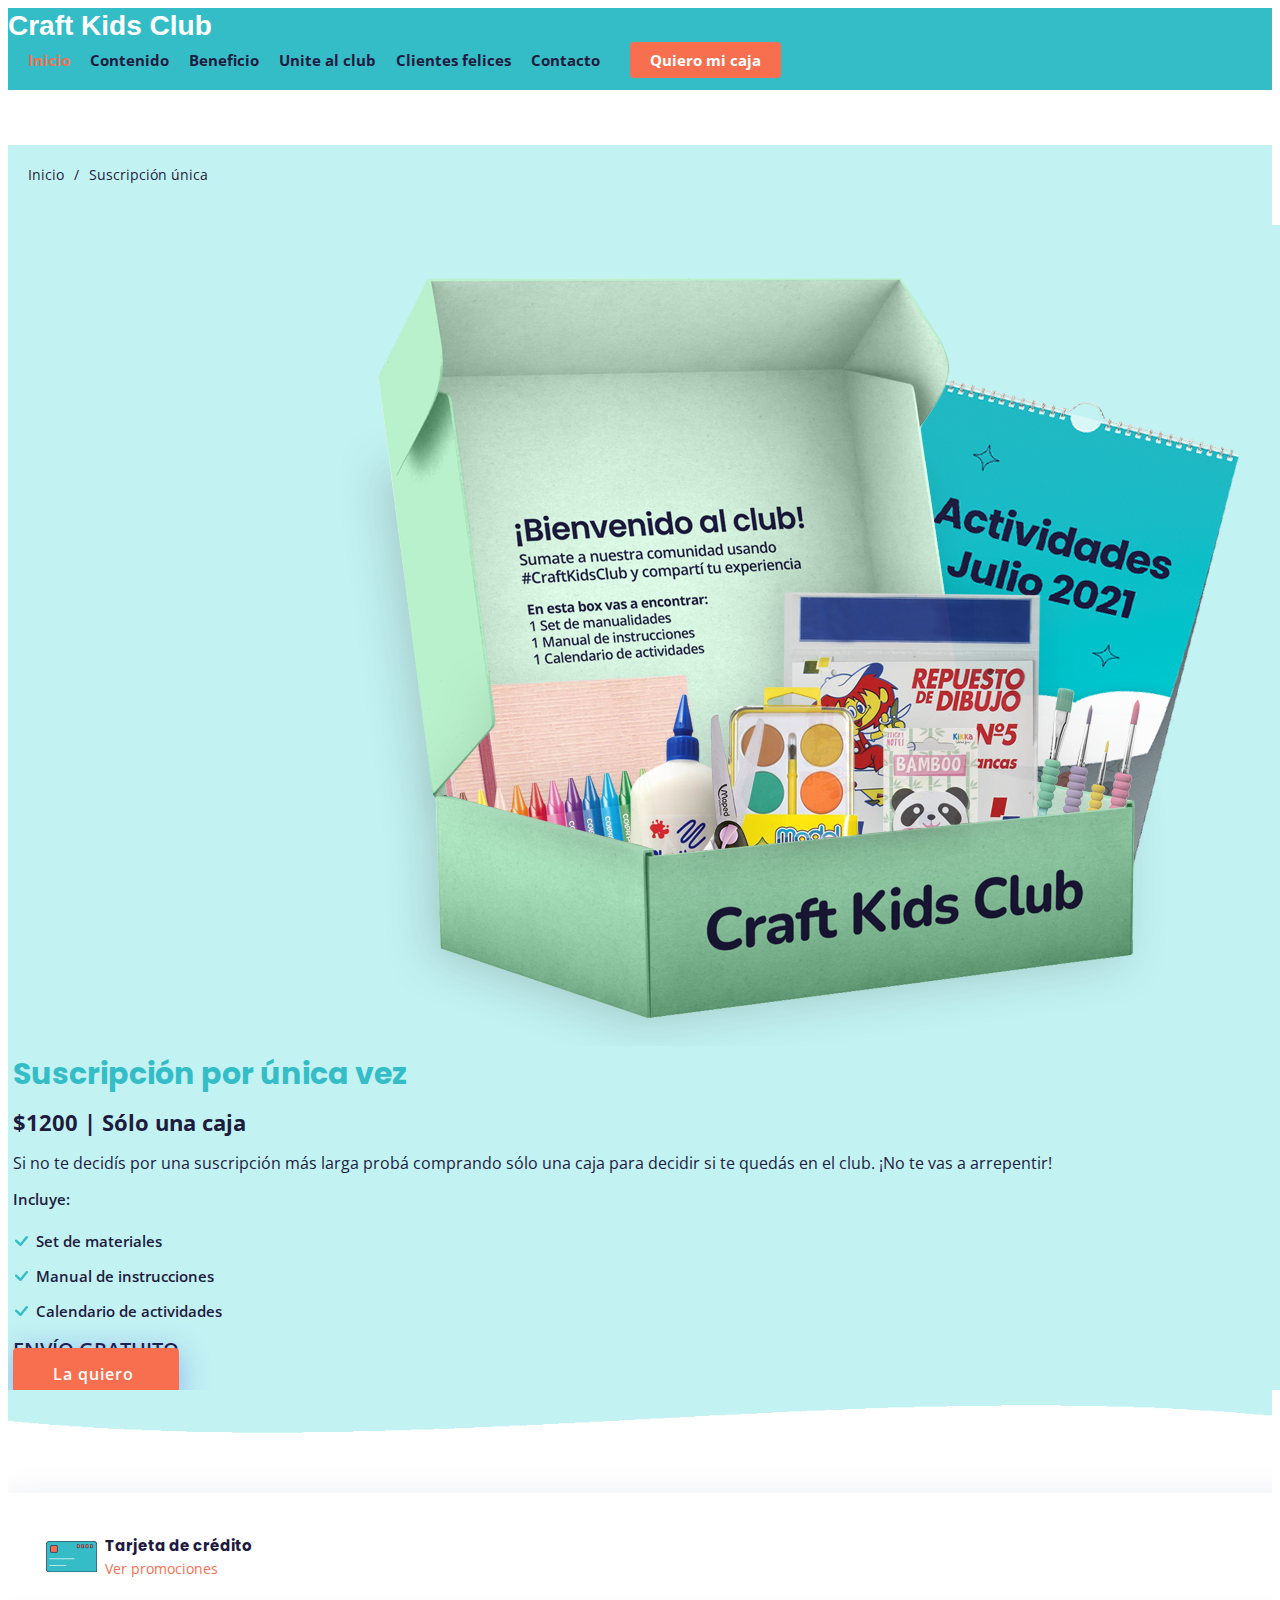
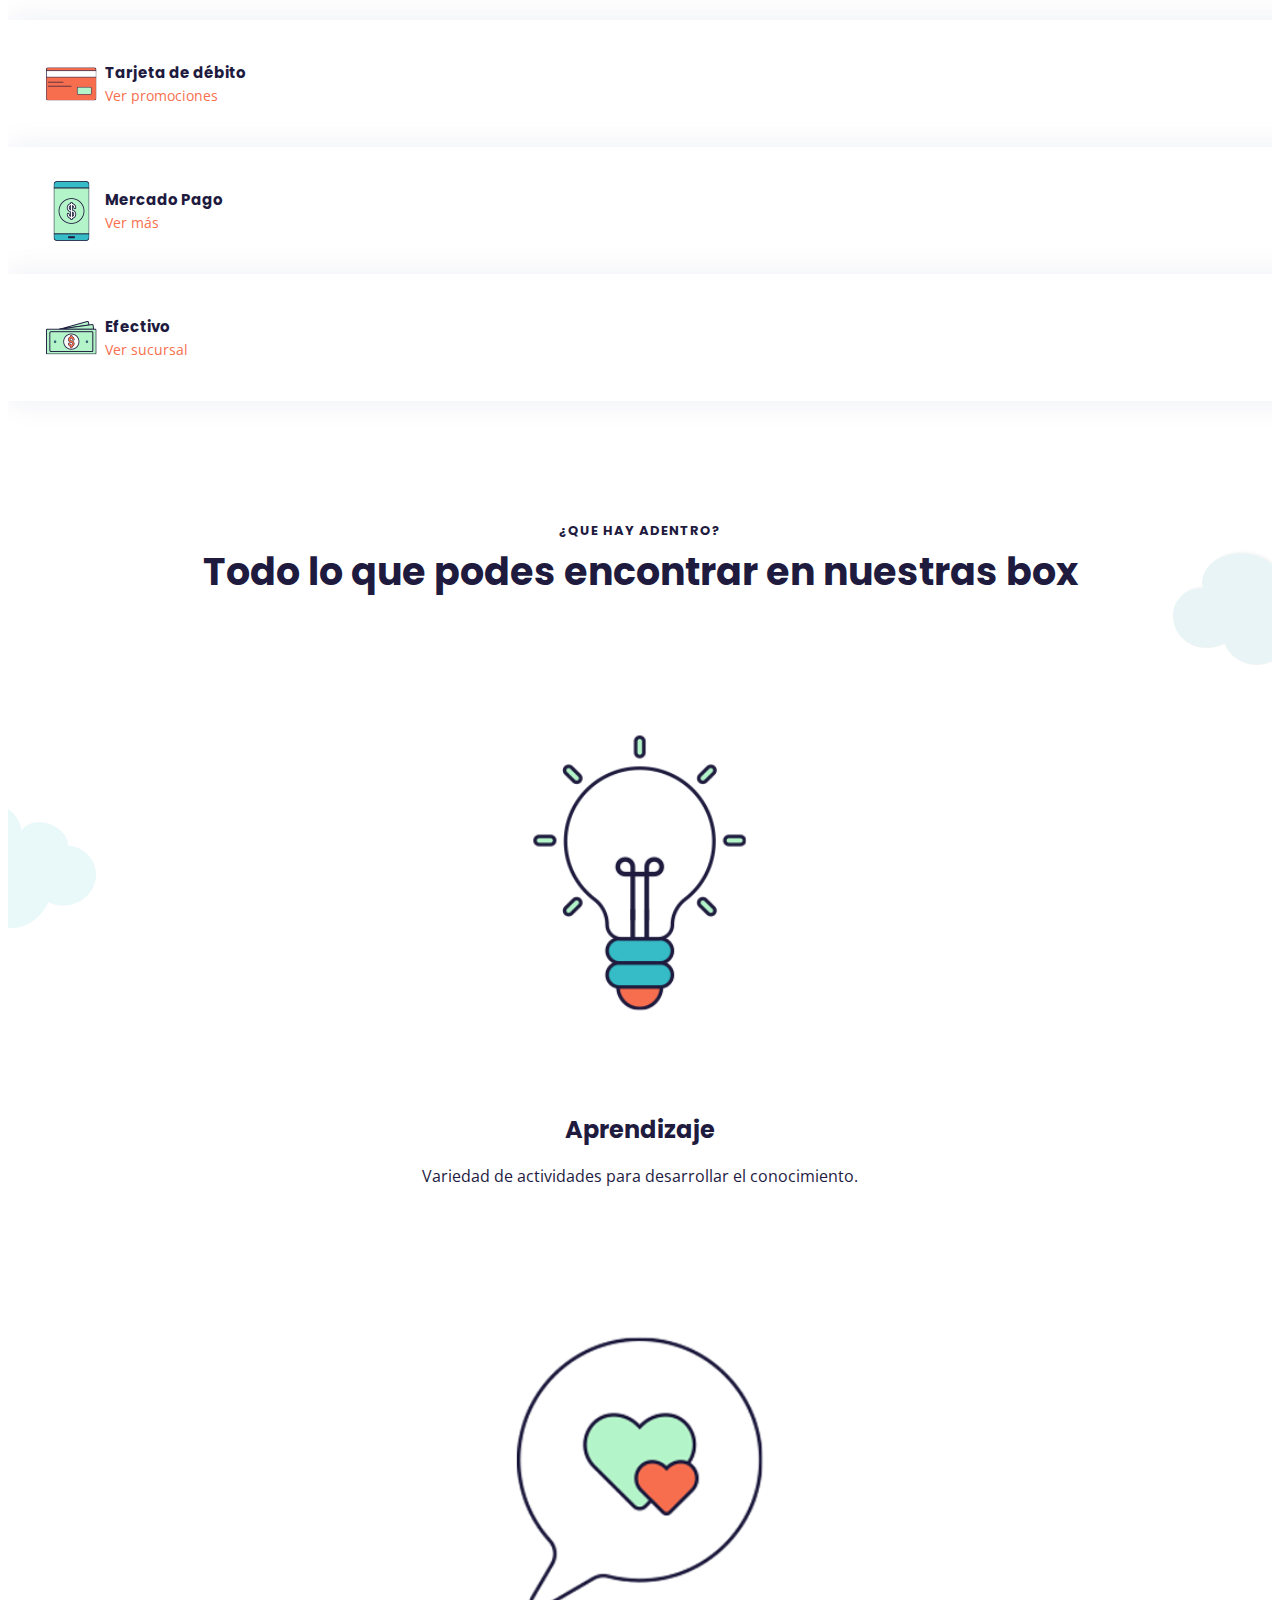
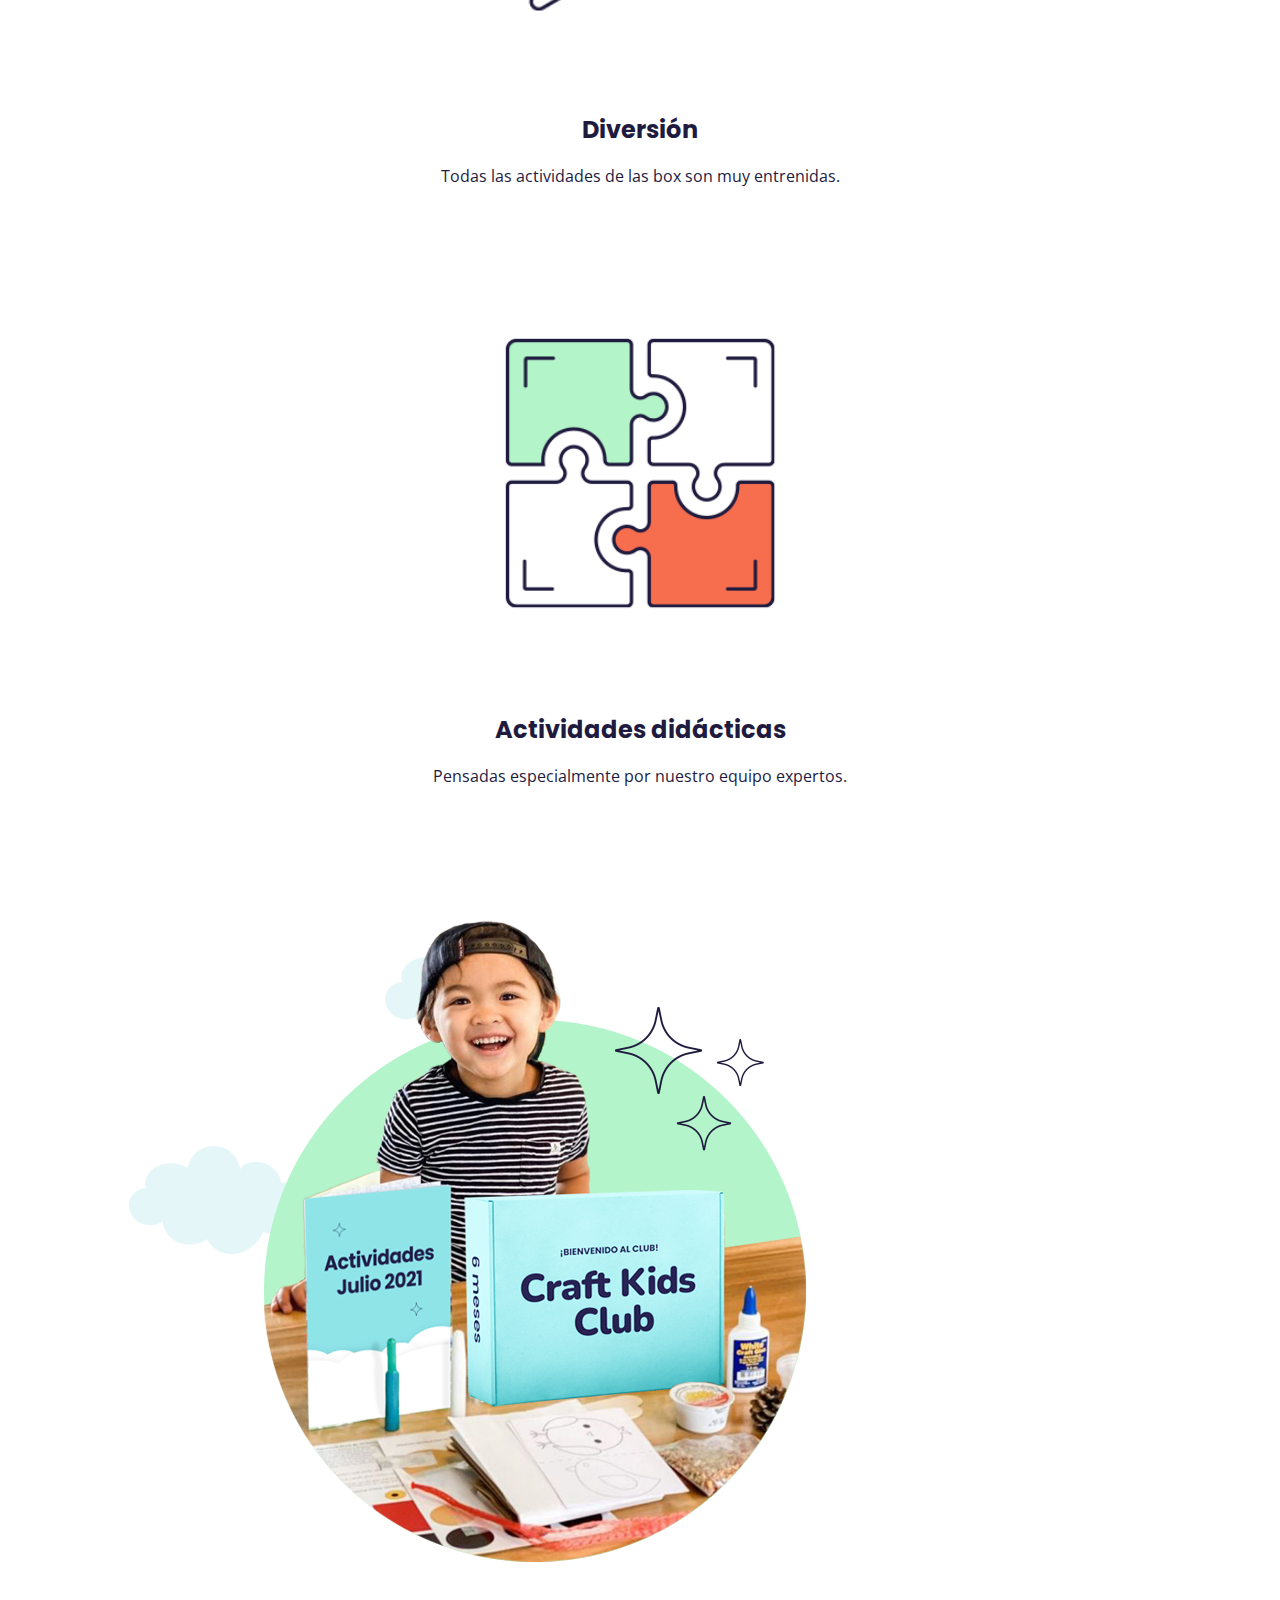
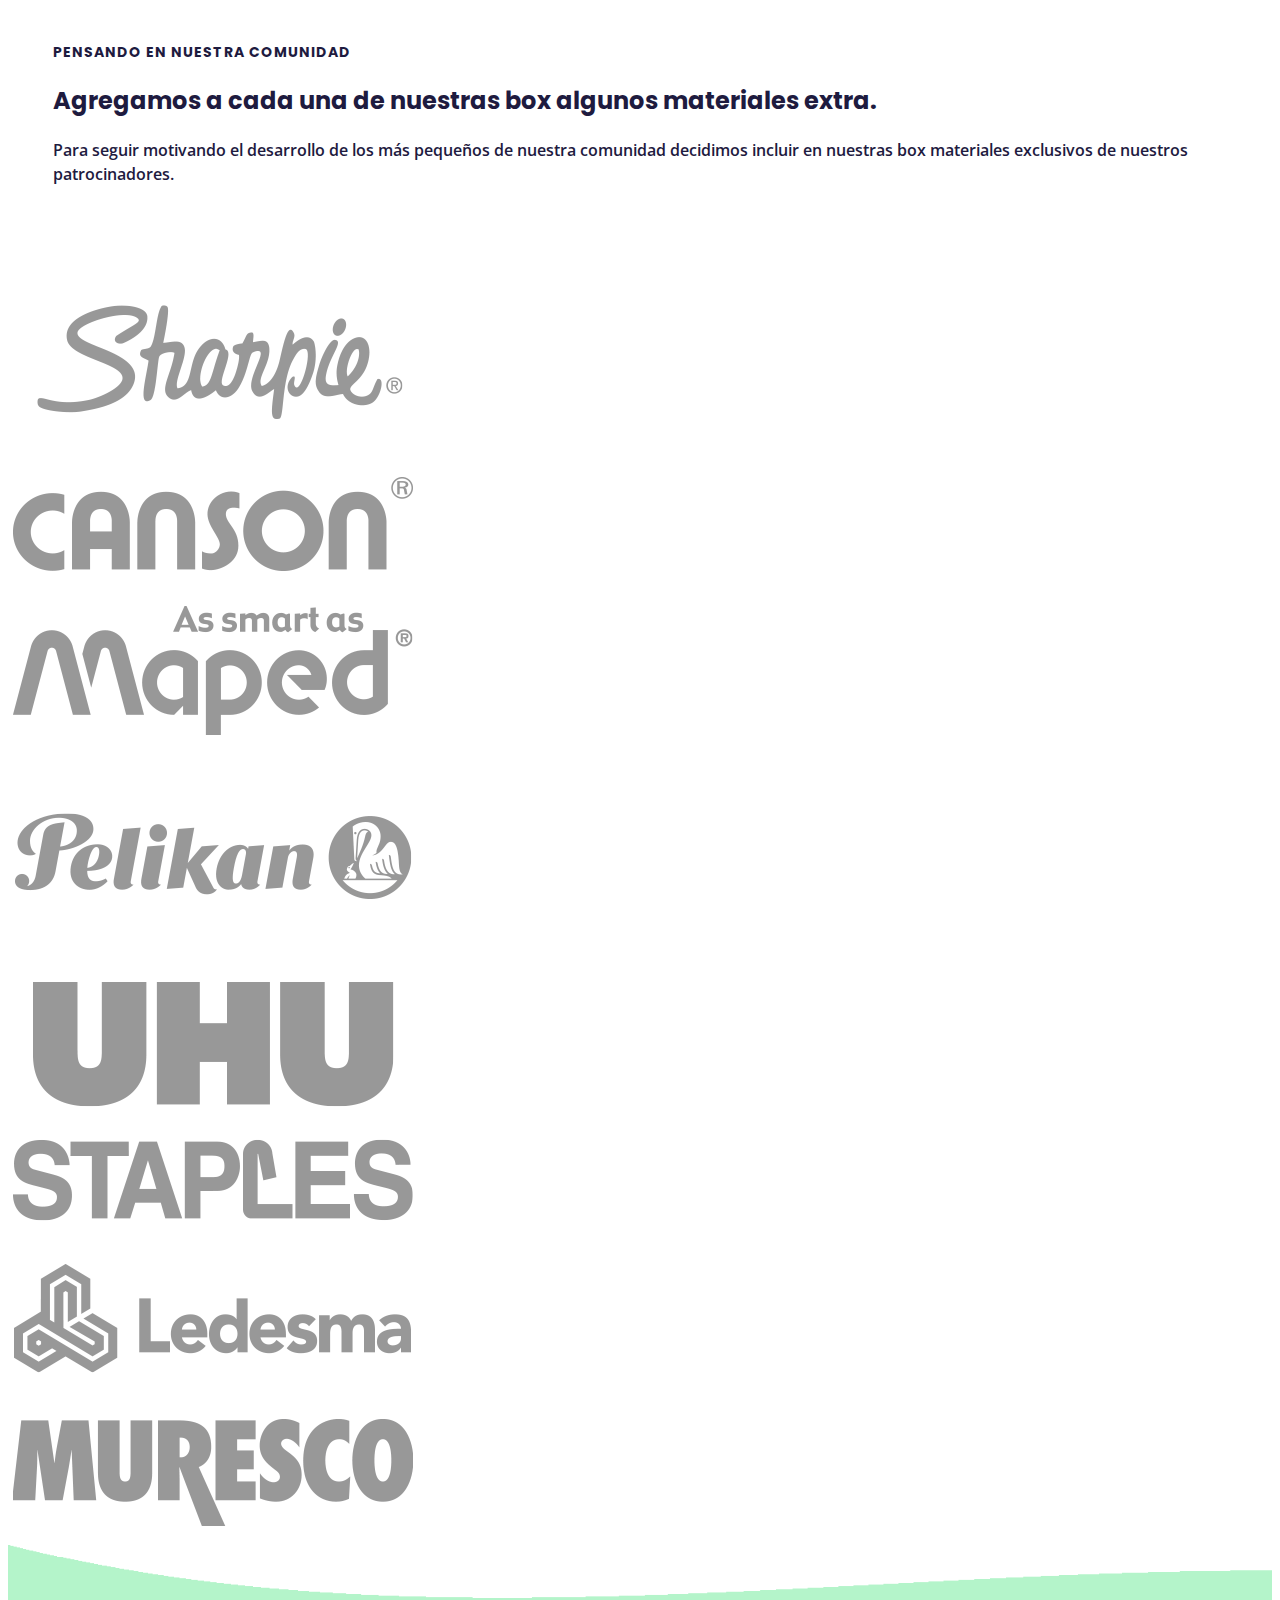
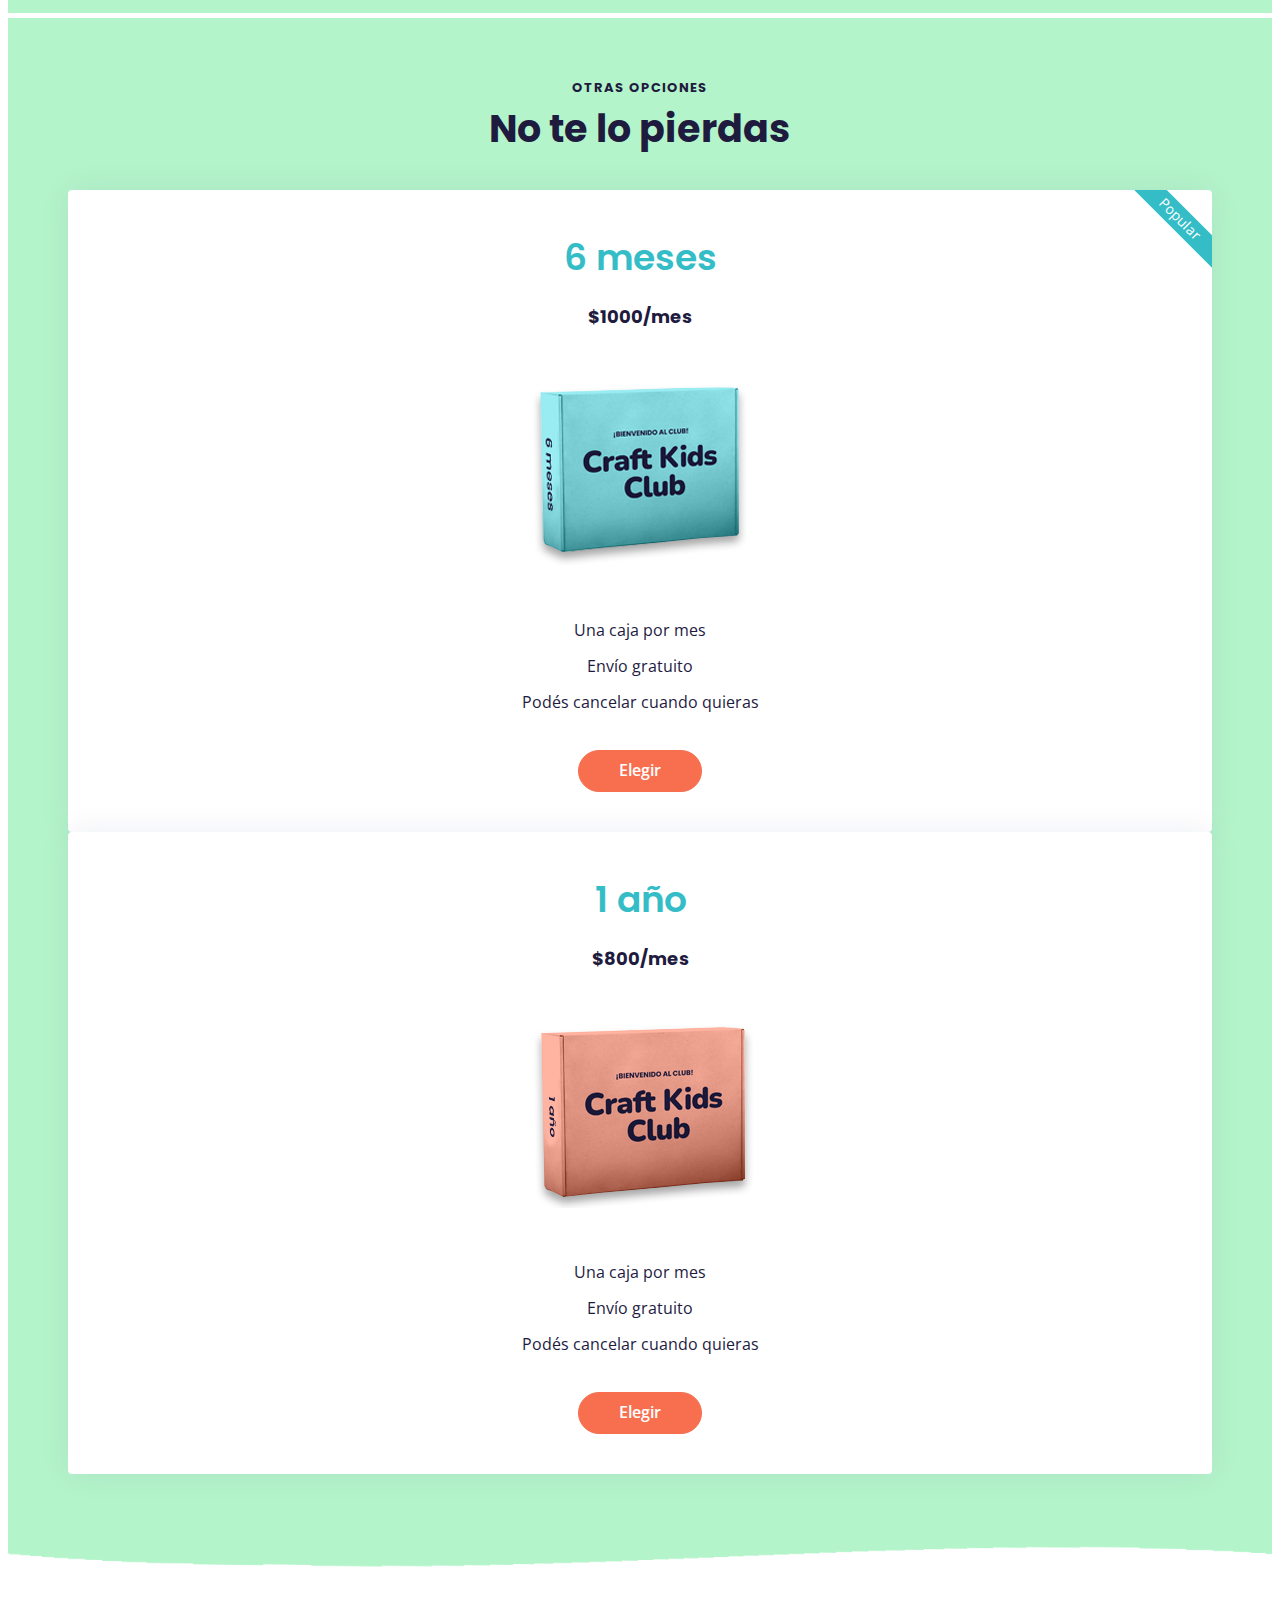
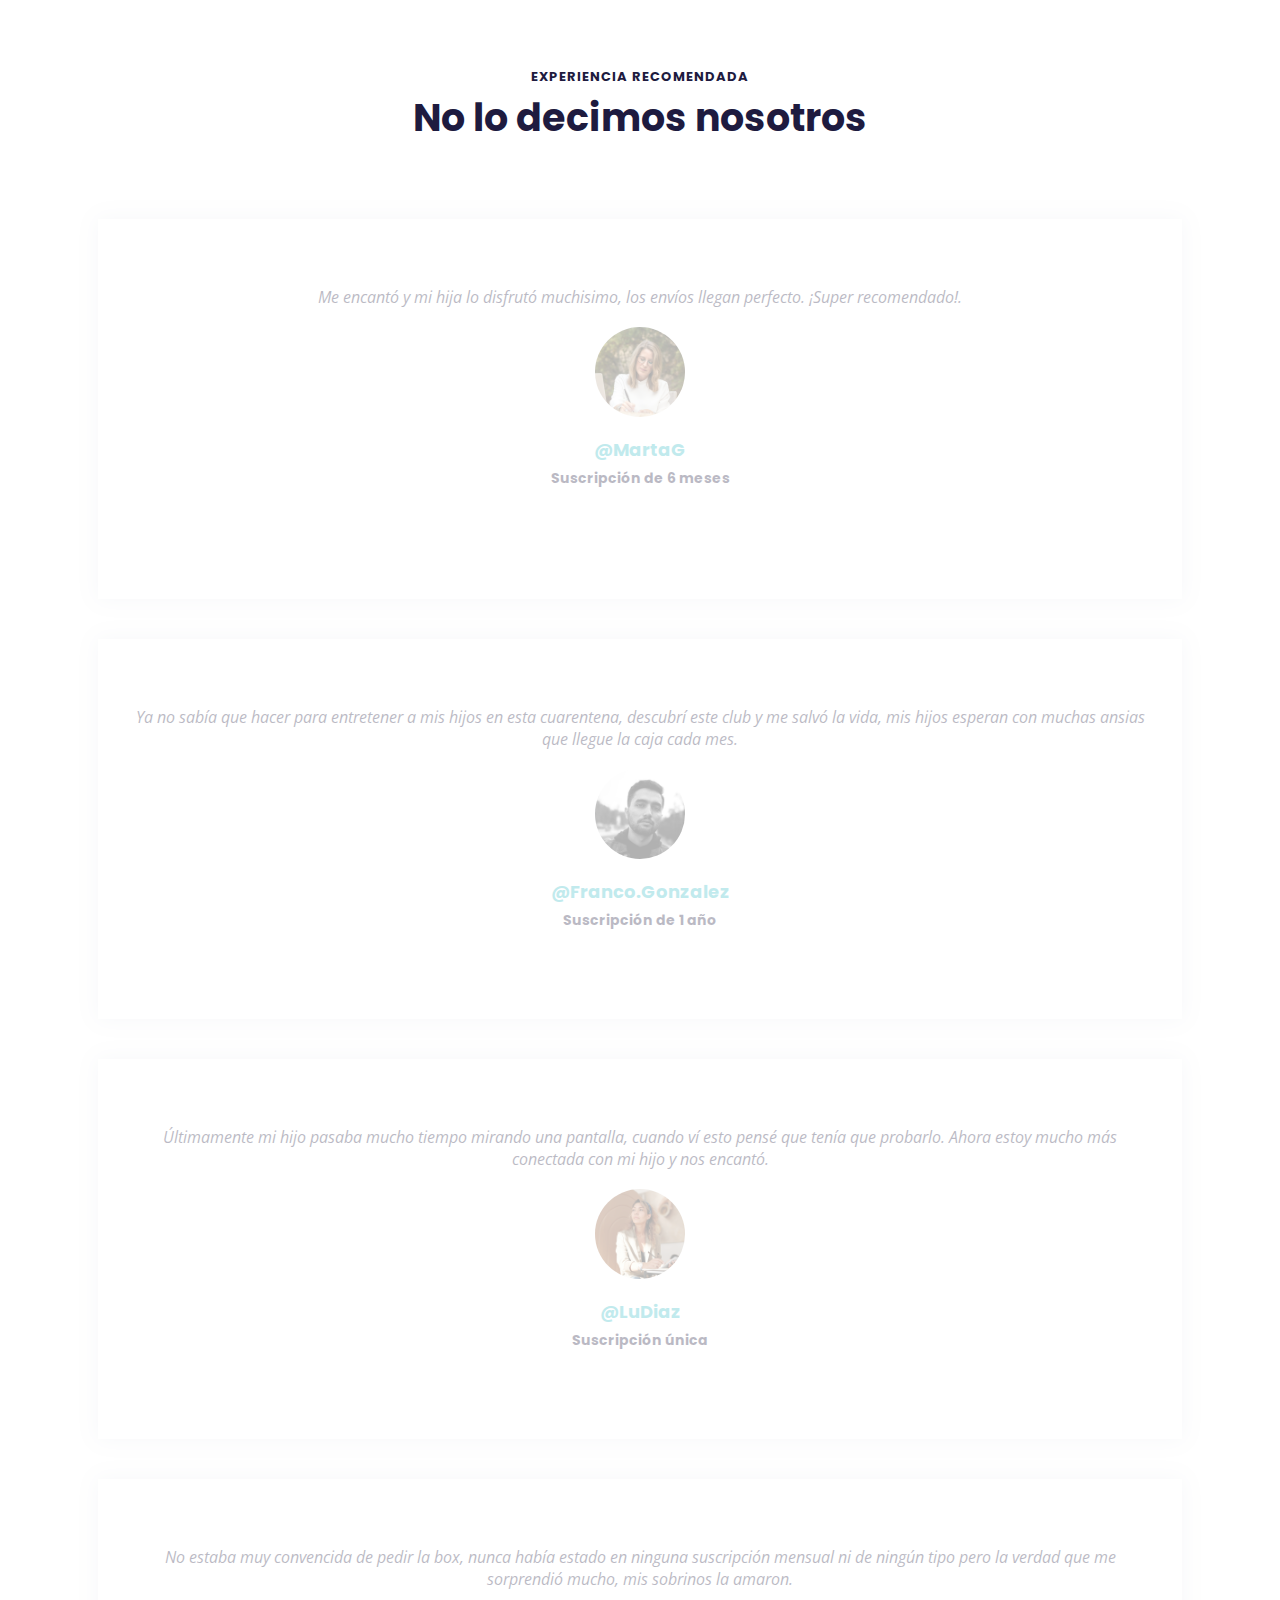
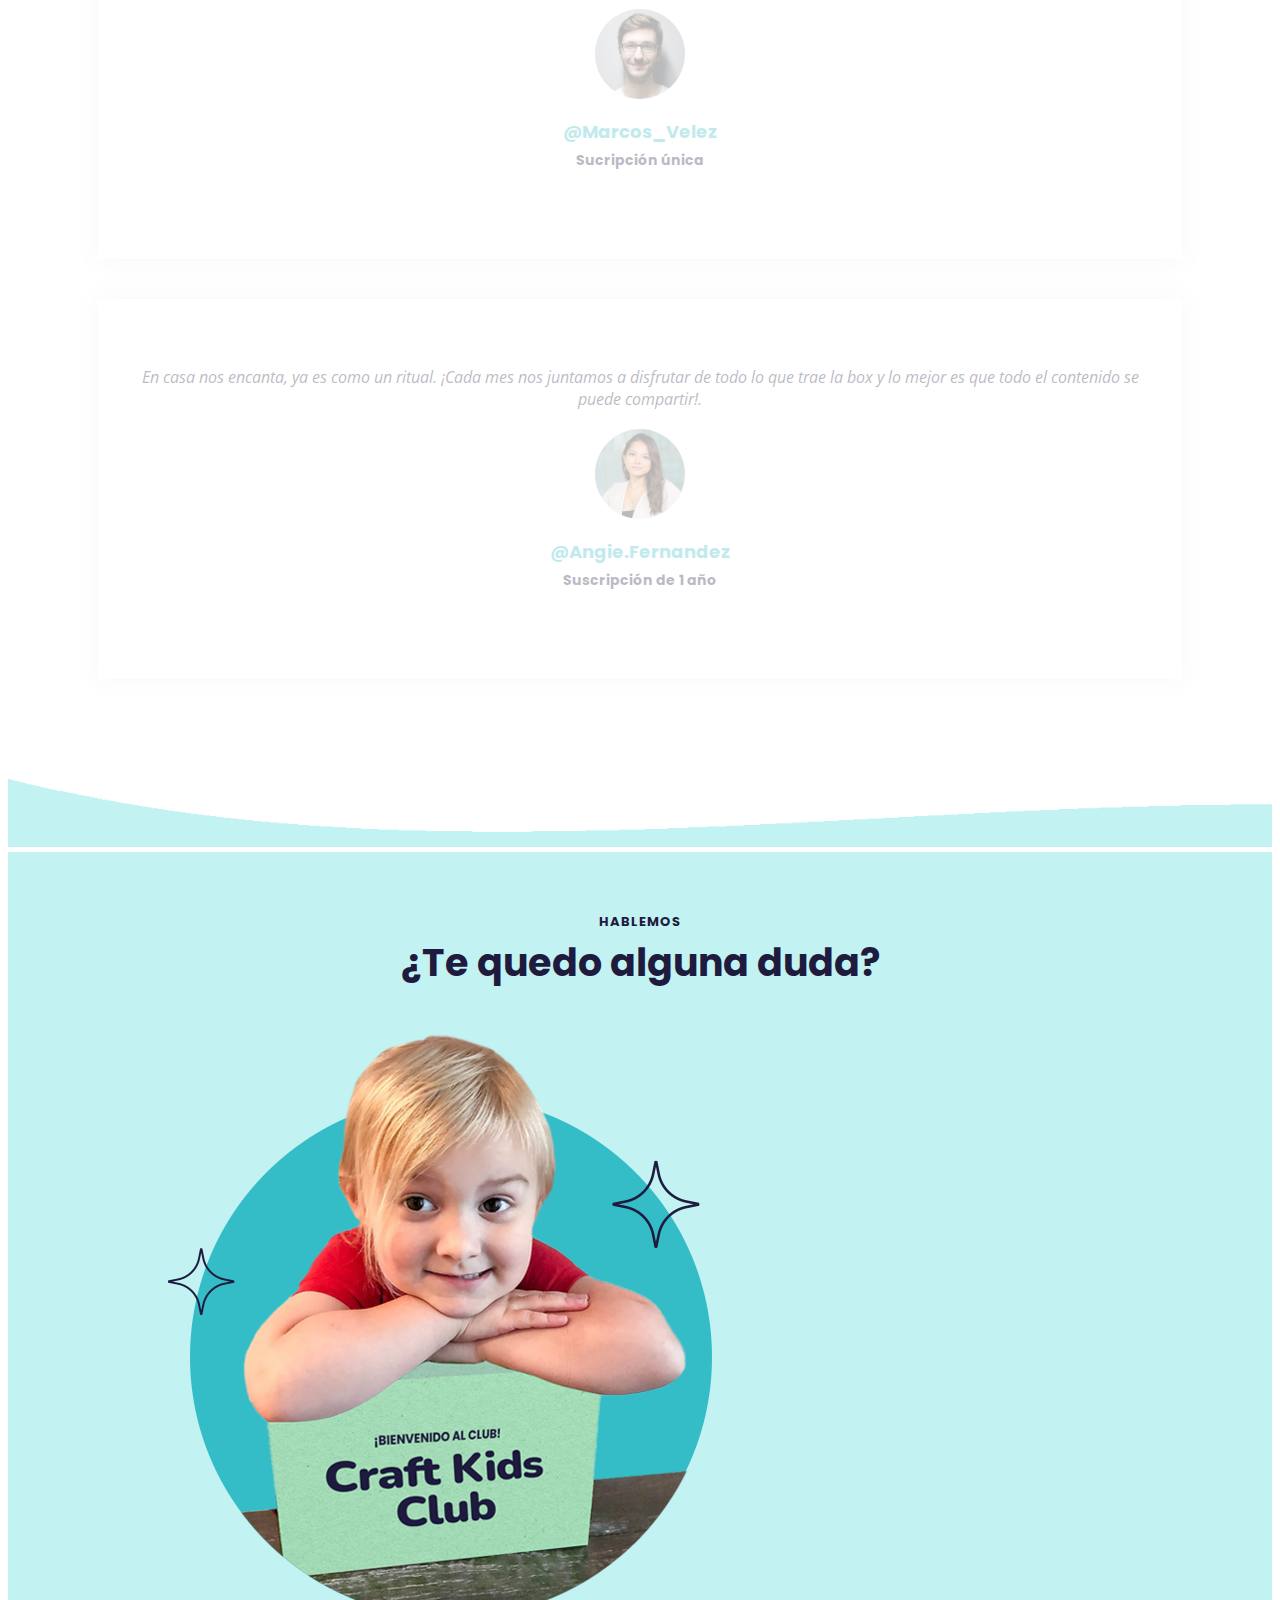
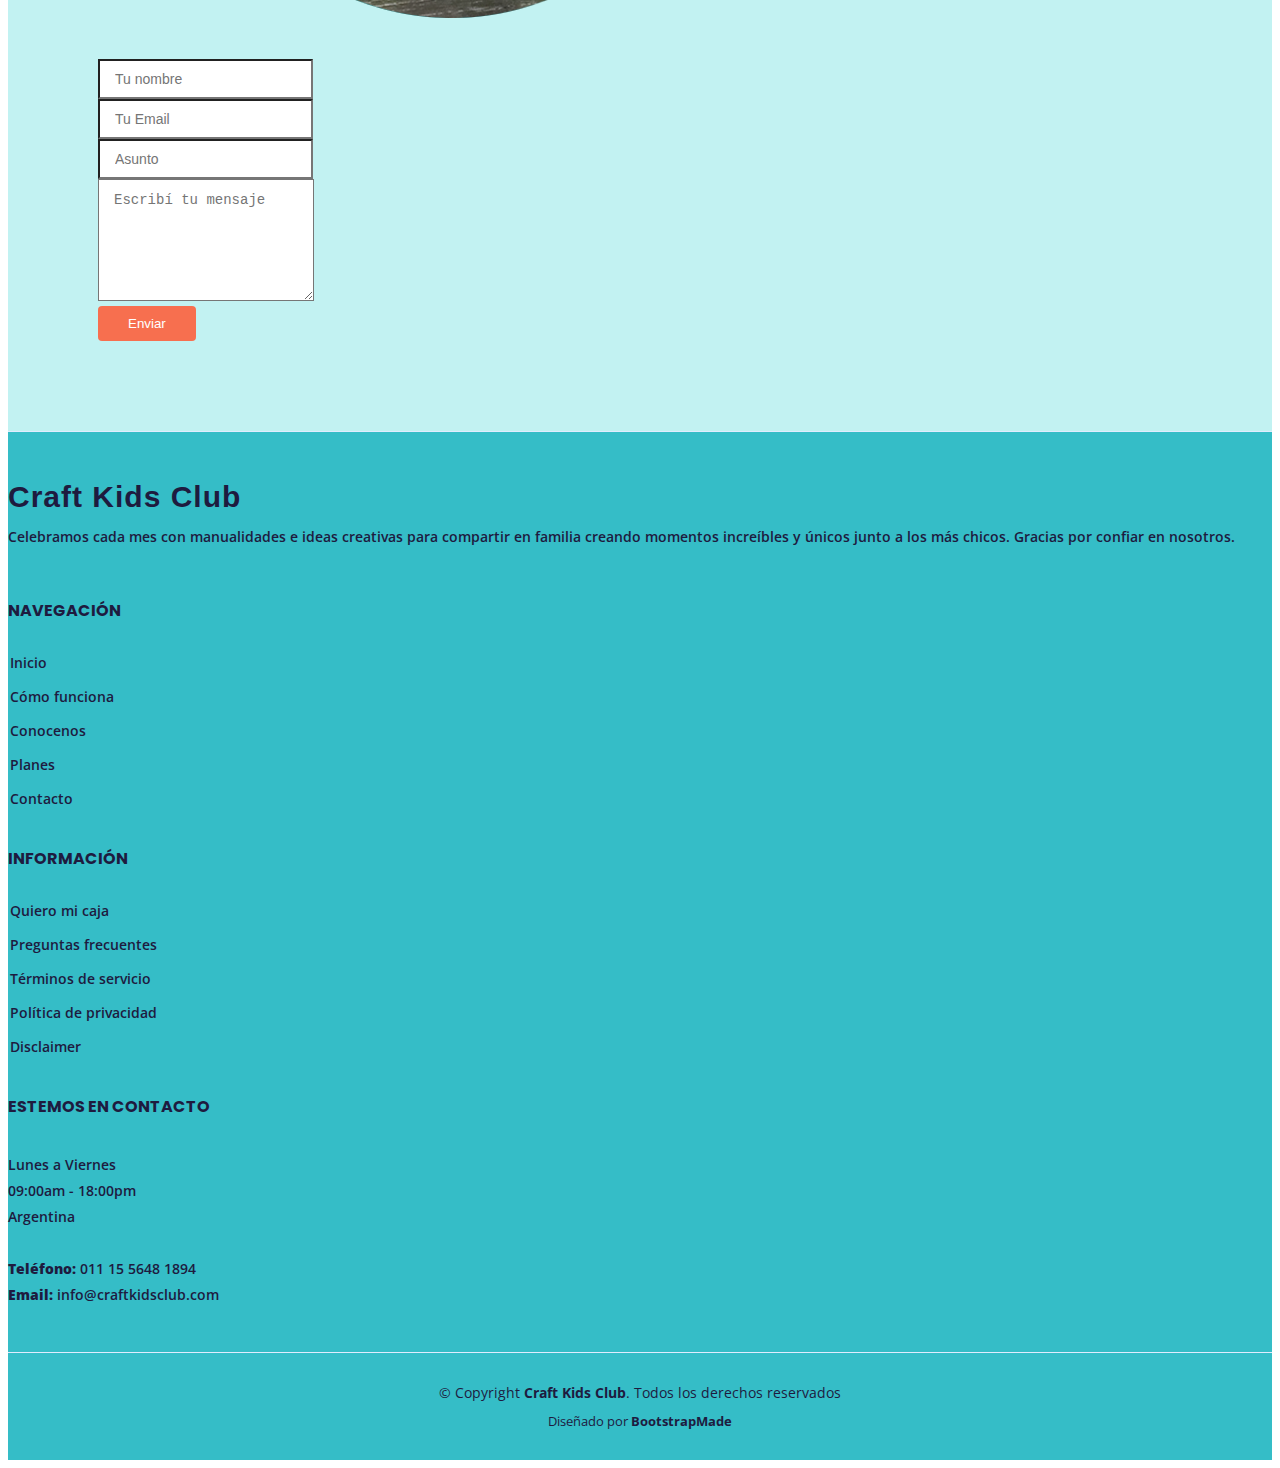
==== portfolio-details.html @ 947b6bad "Entrega 5/7" ====
<!DOCTYPE html>
<html lang="en">

<head>
  <meta charset="utf-8">
  <meta content="width=device-width, initial-scale=1.0" name="viewport">

  <title>Craft Kids Club</title>
  <meta content="" name="description">

  <meta content="" name="keywords">

  <!-- Favicons -->
  <link href="assets/img/favicon.png" rel="icon">
  <link href="assets/img/apple-touch-icon.png" rel="apple-touch-icon">

  <!-- Google Fonts -->
  <link href="https://fonts.googleapis.com/css?family=Open+Sans:300,300i,400,400i,600,600i,700,700i|Poppins:300,300i,400,400i,500,500i,600,600i,700,700i|Londrina+Solid:100;300;400;900" rel="stylesheet">

  <!-- Vendor CSS Files -->
  <link href="assets/vendor/bootstrap/css/bootstrap.min.css" rel="stylesheet">
  <link href="assets/vendor/bootstrap-icons/bootstrap-icons.css" rel="stylesheet">
  <link href="assets/vendor/aos/aos.css" rel="stylesheet">
  <link href="assets/vendor/remixicon/remixicon.css" rel="stylesheet">
  <link href="assets/vendor/swiper/swiper-bundle.min.css" rel="stylesheet">
  <link href="assets/vendor/glightbox/css/glightbox.min.css" rel="stylesheet">

  <!-- Template Main CSS File -->
  <link href="assets/css/style2.css" rel="stylesheet">

  <!-- =======================================================
  * Template Name: FlexStart - v1.4.0
  * Template URL: https://bootstrapmade.com/flexstart-bootstrap-startup-template/
  * Author: BootstrapMade.com
  * License: https://bootstrapmade.com/license/
  ======================================================== -->
</head>

<body>

  <!-- ======= Header ======= -->
  <header id="header" class="header fixed-top">
    <div class="container-fluid container-xl d-flex align-items-center justify-content-between">

      <a href="index.html" class="logo d-flex align-items-center">
        <span>Craft Kids Club</span>
      </a>

      <nav id="navbar" class="navbar">
        <ul>
          <li><a class="nav-link scrollto active" href="#index.html">Inicio</a></li>
          <li><a class="nav-link scrollto" href="#values">Contenido</a></li>
          <li><a class="nav-link scrollto" href="#about">Beneficio</a></li>
          <li><a class="nav-link scrollto" href="#pricing">Unite al club</a></li>
          <li><a class="nav-link scrollto" href="#testimonials">Clientes felices</a></li>
          <li><a class="nav-link scrollto" href="#contact">Contacto</a></li>
          <li><a class="getstarted scrollto" href="portfolio-details.html">Quiero mi caja</a></li>
        </ul>
        <i class="bi bi-list mobile-nav-toggle"></i>
      </nav><!-- .navbar -->

    </div>
  </header><!-- End Header -->

  <!-- ======= Breadcrumbs ======= -->
    <section class="breadcrumbs">
      <div class="container">

        <ol>
          <li><a href="index.html">Inicio</a></li>
          <li>Suscripción única</li>
        </ol>

      </div>
    </section><!-- End Breadcrumbs -->

  <!-- ======= Hero Section ======= -->
  <section id="hero" class="hero align-items-center detalle">

    <div class="container">
      <div class="row">
        <div class="col-lg-6 hero-img" data-aos="zoom-out" data-aos-delay="200">
          <img src="assets/img/hero-detalle.png" class="img-fluid" alt="Contenido de la box">
        </div>
        <div class="col-lg-6 flex-column justify-content-center detalle">
          <h1 data-aos="fade-up">Suscripción por única vez</h1>
          <h2 data-aos="fade-up" data-aos-delay="200">$1200 | Sólo una caja</h2>
              
              <div class="col-md-9" data-aos="fade-up" data-aos-delay="200">
                <div class="feature-box d-flex align-items-center">
                  <h4>Si no te decidís por una suscripción más larga probá comprando sólo una caja para decidir si te quedás en el club. ¡No te vas a arrepentir!</h4>
                </div>
              </div>

              <div class="col-md-6" data-aos="fade-up" data-aos-delay="200">
                <div class="feature-box d-flex align-items-center">
                  <h3>Incluye:</h3>
                </div>
              </div>

              <div class="lista" data-aos="fade-up" data-aos-delay="200">             
                <h3>Set de materiales</h3>
                <h3>Manual de instrucciones</h3>
                <h3>Calendario de actividades</h3>
              </div>

              <!--<div class="col-md-6" data-aos="fade-up" data-aos-delay="200">
                <div class="feature-box d-flex align-items-center">
                  <img src="assets/img/check.png" class="img-fluid imagen-pago" alt="Tarjeta de crédito">
                  <h3>Set de materiales</h3>
                </div>
              </div>

              <div class="col-md-7" data-aos="fade-up" data-aos-delay="200">
                <div class="feature-box d-flex align-items-center">
                  <h3>Manual de instrucciones</h3>
                </div>
              </div>

              <div class="col-md-7" data-aos="fade-up" data-aos-delay="200">
                <div class="feature-box d-flex align-items-center">
                  <h3>Calendario de actividades</h3>
                </div>
            </div>-->
          <h5 data-aos="fade-up" data-aos-delay="400">ENVÍO GRATUITO</h5>

          <div data-aos="fade-up" data-aos-delay="600">
            <div class="text-center text-lg-start">
              <a href="portfolio-details.html" class="btn-get-started scrollto d-inline-flex align-items-center justify-content-center align-self-center">
                <span>La quiero</span>
                <i class="bi bi-arrow-right"></i>
              </a>
            </div>
          </div>
        </div>
      </div>
    </div>

  </section><!-- End Hero -->


    <!-- ======= Section Vacía ======= -->
    <section id="vacio3" class="vacio3">
      <img src="assets/img/contact3-bg.png" class="img-fluid" alt="">
    </section><!-- End Section Vacía -->


    <!-- ======= Counts Section =======!-->
    <section id="counts" class="counts">
      <div class="container" data-aos="fade-up">

        <div class="row gy-4">

          <div class="col-lg-3 col-md-6">
            <div class="count-box">
              <img src="assets/img/credito.png" class="img-fluid imagen-pago" alt="Tarjeta de crédito">
              <div>
                <h5>Tarjeta de crédito</h5>
                <a href="#">Ver promociones</a>
              </div>
            </div>
          </div>

          <div class="col-lg-3 col-md-6">
            <div class="count-box">
              <img src="assets/img/debito.png" class="img-fluid imagen-pago" alt="Tarjeta de débito">
              <div>
                <h5>Tarjeta de débito</h5>
                <a href="#">Ver promociones</a>
              </div>
            </div>
          </div>

          <div class="col-lg-3 col-md-6">
            <div class="count-box">
              <img src="assets/img/mercado.png" class="img-fluid imagen-pago" alt="Mercado Pago">
              <div>
                <h5>Mercado Pago</h5>
                <a href="#">Ver más</a>
              </div>
            </div>
          </div>

          <div class="col-lg-3 col-md-6">
            <div class="count-box">
              <img src="assets/img/pago.png" class="img-fluid imagen-pago" alt="Dinero en efectivo">
              <div>
                <h5>Efectivo</h5>
                <a href="#">Ver sucursal</a>
              </div>
            </div>
          </div>

        </div>

      </div>
    </section><!-- End Counts Section -->


    <!-- ======= Values Section ======= -->
    <section id="values" class="values">

      <div class="container" data-aos="fade-up">

        <header class="section-header">
          <h2>¿Que hay adentro?</h2>
          <p>Todo lo que podes encontrar en nuestras box</p>
        </header>

      <div class="container" data-aos="fade-up">

        <div class="row">

          <div class="col-lg-4">
            <div class="box" data-aos="fade-up" data-aos-delay="200">
              <img src="assets/img/Contenido-4.png" class="img-fluid" alt="Aprendizaje">
              <h3>Aprendizaje</h3>
              <p>Variedad de actividades para desarrollar el conocimiento.</p>
            </div>
          </div>

          <div class="col-lg-4 mt-4 mt-lg-0">
            <div class="box" data-aos="fade-up" data-aos-delay="400">
              <img src="assets/img/Contenido-5.png" class="img-fluid" alt="Diversión">
              <h3>Diversión</h3>
              <p>Todas las actividades de las box son muy entrenidas.</p>
            </div>
          </div>

          <div class="col-lg-4 mt-4 mt-lg-0">
            <div class="box" data-aos="fade-up" data-aos-delay="600">
              <img src="assets/img/Contenido-6.png" class="img-fluid" alt="Actividades didácticas">
              <h3>Actividades didácticas</h3>
              <p>Pensadas especialmente por nuestro equipo expertos.</p>
            </div>
          </div>

        </div>

      </div>

    </section><!-- End Values Section -->


    <!-- ======= Section Vacía ======= -->
    <section id="vacio3" class="vacio3">
      <img src="assets/img/contat3-bg.png" class="img-fluid" alt="">
    </section><!-- End Section Vacía -->


    <!-- ======= About Section ======= -->
    <section id="about" class="about">

      <div class="container" data-aos="fade-up">
        <div class="row gx-0">
          <div class="col-lg-6 d-flex align-items-center" data-aos="zoom-out" data-aos-delay="200">
            <img src="assets/img/features-detalle.png" class="img-fluid" alt="Niño feliz con su box">
          </div>

          <div class="col-lg-6 d-flex flex-column justify-content-center" data-aos="fade-up" data-aos-delay="200">
            <div class="content">
              <h3>Pensando en nuestra comunidad</h3>
              <h2>Agregamos a cada una de nuestras box algunos materiales extra.</h2>
              <p>
                Para seguir motivando el desarrollo de los más pequeños de nuestra comunidad decidimos incluir en nuestras box materiales exclusivos de nuestros patrocinadores.
              </p>
              <!--<div class="text-center text-lg-start">
                <a href="#" class="btn-read-more d-inline-flex align-items-center justify-content-center align-self-center">
                  <span>Read More</span>
                  <i class="bi bi-arrow-right"></i>
                </a>
              </div>!-->
            </div>
          </div>

        </div>
      </div>

    </section><!-- End About Section -->


    <!-- ======= Clients Section ======= -->
    <section id="clients" class="clients">

      <div class="container" data-aos="fade-up">


        <div class="clients-slider swiper-container">
          <div class="swiper-wrapper align-items-center">
            <div class="swiper-slide"><img src="assets/img/clients/client-1.png" class="img-fluid" alt="Sharpie"></div>
            <div class="swiper-slide"><img src="assets/img/clients/client-2.png" class="img-fluid" alt="Canson"></div>
            <div class="swiper-slide"><img src="assets/img/clients/client-3.png" class="img-fluid" alt="Maped"></div>
            <div class="swiper-slide"><img src="assets/img/clients/client-4.png" class="img-fluid" alt="Pelikan"></div>
            <div class="swiper-slide"><img src="assets/img/clients/client-5.png" class="img-fluid" alt="Uhu"></div>
            <div class="swiper-slide"><img src="assets/img/clients/client-6.png" class="img-fluid" alt="Staples"></div>
            <div class="swiper-slide"><img src="assets/img/clients/client-7.png" class="img-fluid" alt="Ledesma"></div>
            <div class="swiper-slide"><img src="assets/img/clients/client-8.png" class="img-fluid" alt="Muresco"></div>
          </div>
        </div>
      </div>

    </section><!-- End Clients Section -->


    <!-- ======= Features Section =======
    <section id="features" class="features">

      <div class="container" data-aos="fade-up">

        <header class="section-header">
          <h2>Quedate en casa</h2>
          <p>No te preocupes por el envío</p>
        </header>

        <div class="row">

          <div class="col-lg-6">
            <img src="assets/img/features-detalle.png" class="img-fluid" alt="">
          </div>

          <div class="col-lg-6 mt-5 mt-lg-0 d-flex">
            <div class="row align-self-center gy-4">
              <p>Nosotros nos ocupamos de todo, lo único que vas a tener que hacer es decirnos a dónde queres que llegue tu box.</p>

              <div class="col-md-6" data-aos="zoom-out" data-aos-delay="200">
                <div class="feature-box d-flex align-items-center">
                  <i class="bi bi-check"></i>
                  <h3>Envío gratis</h3>
                </div>
              </div>

              <div class="col-md-6" data-aos="zoom-out" data-aos-delay="300">
                <div class="feature-box d-flex align-items-center">
                  <i class="bi bi-check"></i>
                  <h3>Compra protegida</h3>
                </div>
              </div>

              <div class="col-md-6" data-aos="zoom-out" data-aos-delay="400">
                <div class="feature-box d-flex align-items-center">
                  <i class="bi bi-check"></i>
                  <h3>Entrega inmediada</h3>
                </div>
              </div>

              <div class="col-md-6" data-aos="zoom-out" data-aos-delay="500">
                <div class="feature-box d-flex align-items-center">
                  <i class="bi bi-check"></i>
                  <h3>Devolución gratis</h3>
                </div>
              </div>

            </div>
          </div>

        </div> <!-- / row -->
    </section>


    <!-- ======= Pricing Section =======
    <section id="medios" class="medios">

      <div class="container" data-aos="fade-up">

        <header class="section-header">
          <h2>Pensamos en vos</h2>
          <p>Nuestros medios de pago</p>
        </header>

        <div class="row gy-4" data-aos="fade-left">

          <div class="col-lg-3 col-md-6" data-aos="zoom-in" data-aos-delay="100">
            <div class="box">
              <img src="assets/img/credito.png" class="img-fluid" alt="">
              <h3 style="color: #1e1b3f;">TARJETA DE CRÉDITO</h3>
            </div>
          </div>

          <div class="col-lg-3 col-md-6" data-aos="zoom-in" data-aos-delay="100">
            <div class="box">
              <img src="assets/img/debito.png" class="img-fluid" alt="">
              <h3 style="color: #1e1b3f;">TARJETA DE DÉBITO</h3>
            </div>
          </div>

          <div class="col-lg-3 col-md-6" data-aos="zoom-in" data-aos-delay="100">
            <div class="box">
              <img src="assets/img/mercado.png" class="img-fluid" alt="">
              <h3 style="color: #1e1b3f;">MERCADO PAGO</h3>
            </div>
          </div>

          <div class="col-lg-3 col-md-6" data-aos="zoom-in" data-aos-delay="100">
            <div class="box">
              <img src="assets/img/pago.png" class="img-fluid" alt="">
              <h3 style="color: #1e1b3f;">PAGO FÁCIL</h3>
            </div>
          </div>

        </div>

      </div>

    </section><!-- End Pricing Section -->
    

    <!-- ======= Section Vacía ======= -->
    <section id="vacio" class="vacio">
      <img src="assets/img/pricing-bg.png" class="img-fluid" alt="">
    </section><!-- End Section Vacía -->


    <!-- ======= Pricing Section ======= -->
    <section id="pricing" class="pricing">

      <div class="container" data-aos="fade-up">

        <header class="section-header">
          <h2>Otras opciones</h2>
          <p>No te lo pierdas</p>
        </header>

        <div class="row gy-2 justify-content-center" data-aos="fade-left">

          <div class="col-sm-4" data-aos="zoom-in" data-aos-delay="200">
            <div class="box">
              <span class="featured">Popular</span>
              <div class="price">6 meses</div>
              <h3 style="color: #1e1b3f;">$1000/mes</h3>
              <img src="assets/img/pricing-starter.png" class="img-fluid" alt="Suscripción 6 meses">
              <ul>
                <li>Una caja por mes</li>
                <li>Envío gratuito</li>
                <li>Podés cancelar cuando quieras</li>
              </ul>
              <a href="portfolio-details.html" class="btn-buy">Elegir</a>
            </div>
          </div>

          <div class="col-sm-4" data-aos="zoom-in" data-aos-delay="300">
            <div class="box">
              <div class="price">1 año</div>
              <h3 style="color: #1e1b3f;">$800/mes</h3>
              <img src="assets/img/pricing-business.png" class="img-fluid" alt="Suscripción 1 año">
              <ul>
                <li>Una caja por mes</li>
                <li>Envío gratuito</li>
                <li>Podés cancelar cuando quieras</li>
              </ul>
              <a href="portfolio-details.html" class="btn-buy">Elegir</a>
            </div>
          </div>

        </div>

      </div>

    </section><!-- End Pricing Section -->


    <!-- ======= Section Vacía ======= -->
    <section id="vacio2" class="vacio2">
      <img src="assets/img/pricing2-bg.png" class="img-fluid" alt="">
    </section><!-- End Section Vacía -->


  <main id="main">
    <!-- ======= About Section =======
    <section id="about" class="about">

      <div class="container" data-aos="fade-up">
        <div class="row gx-0">

          <div class="col-lg-6 d-flex flex-column justify-content-center" data-aos="fade-up" data-aos-delay="200">
            <div class="content">
              <h3>Qué es Craft Kids Club</h3>
              <h2>Lanzamos esta idea en plena cuarentena para compartir momentos de diversión inolvidables en familia.</h2>
              <p>
                Una alternativa a taaaanto tiempo libre y lo difícil que es entretener a los más chicos sin poder salir a la calle, sin clases y encerrados por muchos meses.
              </p>
              <!--<div class="text-center text-lg-start">
                <a href="#" class="btn-read-more d-inline-flex align-items-center justify-content-center align-self-center">
                  <span>Read More</span>
                  <i class="bi bi-arrow-right"></i>
                </a>
              </div>!
            </div>
          </div>

          <div class="col-lg-6 d-flex align-items-center" data-aos="zoom-out" data-aos-delay="200">
            <img src="assets/img/about.png" class="img-fluid" alt="">
          </div>

        </div>
      </div>

    </section><!-- End About Section -->

    <!-- ======= Team Section =======
    <section id="team" class="team">

      <div class="container" data-aos="fade-up">

        <header class="section-header">
          <h2>Conocé nuestro equipo</h2>
          <p>Años de experiencia unidos para crear lo mejor</p>
        </header>

        <div class="row gy-4">

          <div class="col-lg-3 col-md-6 d-flex align-items-stretch" data-aos="fade-up" data-aos-delay="100">
            <div class="member">
              <div class="member-img">
                <img src="assets/img/team/team-1.jpg" class="img-fluid" alt="">
                <div class="social">
                  <a href=""><i class="bi bi-linkedin"></i></a>
                  <a href=""><i class="bi bi-facebook"></i></a>
                  <a href=""><i class="bi bi-instagram"></i></a>
                </div>
              </div>
              <div class="member-info">
                <h4>Lucia Mallea</h4>
                <span>Fundadora del club</span>
                <p>Decidí crear este club para darle un momento de diversion inolvidable para a toda la familia en este momento tan complicado.</p>
              </div>
            </div>
          </div>

          <div class="col-lg-3 col-md-6 d-flex align-items-stretch" data-aos="fade-up" data-aos-delay="200">
            <div class="member">
              <div class="member-img">
                <img src="assets/img/team/team-2.jpg" class="img-fluid" alt="">
                <div class="social">
                  <a href=""><i class="bi bi-linkedin"></i></a>
                  <a href=""><i class="bi bi-facebook"></i></a>
                  <a href=""><i class="bi bi-instagram"></i></a>
                </div>
              </div>
              <div class="member-info">
                <h4>Melisa Sacchi</h4>
                <span>Lic. en Piscopedagogía</span>
                <p>Soy una profesional flexible y emprendedora, cuento con amplia experiencia en el ámbito educativo y también en el de Salud.</p>
              </div>
            </div>
          </div>

          <div class="col-lg-3 col-md-6 d-flex align-items-stretch" data-aos="fade-up" data-aos-delay="300">
            <div class="member">
              <div class="member-img">
                <img src="assets/img/team/team-3.jpg" class="img-fluid" alt="">
                <div class="social">
                  <a href=""><i class="bi bi-linkedin"></i></a>
                  <a href=""><i class="bi bi-facebook"></i></a>
                  <a href=""><i class="bi bi-instagram"></i></a>
                </div>
              </div>
              <div class="member-info">
                <h4>Cintia García</h4>
                <span>Docente de primaria</span>
                <p>Me gusta enseñar y por eso dedico gran parte de mi tiempo a capacitarme. Poseo más de tres años de experiencia como docente.</p>
              </div>
            </div>
          </div>

          <div class="col-lg-3 col-md-6 d-flex align-items-stretch" data-aos="fade-up" data-aos-delay="400">
            <div class="member">
              <div class="member-img">
                <img src="assets/img/team/team-4.jpg" class="img-fluid" alt="">
                <div class="social">
                  <a href=""><i class="bi bi-linkedin"></i></a>
                  <a href=""><i class="bi bi-facebook"></i></a>
                  <a href=""><i class="bi bi-instagram"></i></a>
                </div>
              </div>
              <div class="member-info">
                <h4>Santiago Romero</h4>
                <span>Lic. en educación</span>
                <p>Tengo una alta trayectoria en intervenciones psicopedagógicas integrales, con orientación a padres e instituciones educativas.</p>
              </div>
            </div>
          </div>

        </div>

      </div>

    </section><!-- End Team Section -->


        <!-- Feature Tabs
        <div class="row feture-tabs" data-aos="fade-up">
          <div class="col-lg-6">
            <h3>Nuestros métodos de pago</h3>

            <!-- Tabs
            <ul class="nav nav-pills mb-3">
              <li>
                <a class="nav-link active" data-bs-toggle="pill" href="#tab1">CRÉDITO</a>
              </li>
              <li>
                <a class="nav-link" data-bs-toggle="pill" href="#tab2">DÉBITO</a>
              </li>
              <li>
                <a class="nav-link" data-bs-toggle="pill" href="#tab3">EFECTIVO</a>
              </li>
            </ul><!-- End Tabs

            <!-- Tab Content
            <div class="tab-content">

              <div class="tab-pane fade show active" id="tab1">
                <p>Acreditación instantánea y además tenes promociones exclusivas con bancos seleccionados.</p>
                <div class="d-flex align-items-center mb-2">
                  <i class="bi bi-check2"></i>
                  <h4>Cuotas sin interés</h4>
                </div>
                <div class="d-flex align-items-center mb-2">
                  <i class="bi bi-check2"></i>
                  <h4>Descuentos increíbles</h4>
                </div>
              </div><!-- End Tab 1 Content

              <div class="tab-pane fade show" id="tab2">
                <p>Acreditación instantánea y además tenes promociones exclusivas con bancos seleccionados.</p>
                <div class="d-flex align-items-center mb-2">
                  <i class="bi bi-check2"></i>
                  <h4>Cuotas sin interés</h4>
                </div>
                <div class="d-flex align-items-center mb-2">
                  <i class="bi bi-check2"></i>
                  <h4>Descuentos increíbles</h4>
                </div>
              </div><!-- End Tab 2 Content

              <div class="tab-pane fade show" id="tab3">
                <p>Acreditación instantánea y además tenes promociones exclusivas con bancos seleccionados.</p>
                <div class="d-flex align-items-center mb-2">
                  <i class="bi bi-check2"></i>
                  <h4>Cuotas sin interés</h4>
                </div>
                <div class="d-flex align-items-center mb-2">
                  <i class="bi bi-check2"></i>
                  <h4>Descuentos increíbles</h4>
                </div>
              </div><!-- End Tab 3 Content

            </div>

          </div>

          <div class="col-lg-6">
            <img src="assets/img/features-2.png" class="img-fluid" alt="">
          </div>

        </div><!-- End Feature Tabs -->


        <!-- Feature Icons
        <div class="row feature-icons" data-aos="fade-up">
          <h3>Ratione mollitia eos ab laudantium rerum beatae quo</h3>

          <div class="row">

            <div class="col-xl-4 text-center" data-aos="fade-right" data-aos-delay="100">
              <img src="assets/img/features-3.png" class="img-fluid p-4" alt="">
            </div>

            <div class="col-xl-8 d-flex content">
              <div class="row align-self-center gy-4">

                <div class="col-md-6 icon-box" data-aos="fade-up">
                  <i class="ri-line-chart-line"></i>
                  <div>
                    <h4>Corporis voluptates sit</h4>
                    <p>Consequuntur sunt aut quasi enim aliquam quae harum pariatur laboris nisi ut aliquip</p>
                  </div>
                </div>

                <div class="col-md-6 icon-box" data-aos="fade-up" data-aos-delay="100">
                  <i class="ri-stack-line"></i>
                  <div>
                    <h4>Ullamco laboris nisi</h4>
                    <p>Excepteur sint occaecat cupidatat non proident, sunt in culpa qui officia deserunt</p>
                  </div>
                </div>

                <div class="col-md-6 icon-box" data-aos="fade-up" data-aos-delay="200">
                  <i class="ri-brush-4-line"></i>
                  <div>
                    <h4>Labore consequatur</h4>
                    <p>Aut suscipit aut cum nemo deleniti aut omnis. Doloribus ut maiores omnis facere</p>
                  </div>
                </div>

                <div class="col-md-6 icon-box" data-aos="fade-up" data-aos-delay="300">
                  <i class="ri-magic-line"></i>
                  <div>
                    <h4>Beatae veritatis</h4>
                    <p>Expedita veritatis consequuntur nihil tempore laudantium vitae denat pacta</p>
                  </div>
                </div>

                <div class="col-md-6 icon-box" data-aos="fade-up" data-aos-delay="400">
                  <i class="ri-command-line"></i>
                  <div>
                    <h4>Molestiae dolor</h4>
                    <p>Et fuga et deserunt et enim. Dolorem architecto ratione tensa raptor marte</p>
                  </div>
                </div>

                <div class="col-md-6 icon-box" data-aos="fade-up" data-aos-delay="500">
                  <i class="ri-radar-line"></i>
                  <div>
                    <h4>Explicabo consectetur</h4>
                    <p>Est autem dicta beatae suscipit. Sint veritatis et sit quasi ab aut inventore</p>
                  </div>
                </div>

              </div>
            </div>

          </div>

        </div><!-- End Feature Icons

      </div>

    </section><!-- End Features Section -->

    <!-- ======= Services Section =======
    <section id="services" class="services">

      <div class="container" data-aos="fade-up">

        <header class="section-header">
          <h2>Services</h2>
          <p>Veritatis et dolores facere numquam et praesentium</p>
        </header>

        <div class="row gy-4">

          <div class="col-lg-4 col-md-6" data-aos="fade-up" data-aos-delay="200">
            <div class="service-box blue">
              <i class="ri-discuss-line icon"></i>
              <h3>Nesciunt Mete</h3>
              <p>Provident nihil minus qui consequatur non omnis maiores. Eos accusantium minus dolores iure perferendis tempore et consequatur.</p>
              <a href="#" class="read-more"><span>Read More</span> <i class="bi bi-arrow-right"></i></a>
            </div>
          </div>

          <div class="col-lg-4 col-md-6" data-aos="fade-up" data-aos-delay="300">
            <div class="service-box orange">
              <i class="ri-discuss-line icon"></i>
              <h3>Eosle Commodi</h3>
              <p>Ut autem aut autem non a. Sint sint sit facilis nam iusto sint. Libero corrupti neque eum hic non ut nesciunt dolorem.</p>
              <a href="#" class="read-more"><span>Read More</span> <i class="bi bi-arrow-right"></i></a>
            </div>
          </div>

          <div class="col-lg-4 col-md-6" data-aos="fade-up" data-aos-delay="400">
            <div class="service-box green">
              <i class="ri-discuss-line icon"></i>
              <h3>Ledo Markt</h3>
              <p>Ut excepturi voluptatem nisi sed. Quidem fuga consequatur. Minus ea aut. Vel qui id voluptas adipisci eos earum corrupti.</p>
              <a href="#" class="read-more"><span>Read More</span> <i class="bi bi-arrow-right"></i></a>
            </div>
          </div>

          <div class="col-lg-4 col-md-6" data-aos="fade-up" data-aos-delay="500">
            <div class="service-box red">
              <i class="ri-discuss-line icon"></i>
              <h3>Asperiores Commodi</h3>
              <p>Non et temporibus minus omnis sed dolor esse consequatur. Cupiditate sed error ea fuga sit provident adipisci neque.</p>
              <a href="#" class="read-more"><span>Read More</span> <i class="bi bi-arrow-right"></i></a>
            </div>
          </div>

          <div class="col-lg-4 col-md-6" data-aos="fade-up" data-aos-delay="600">
            <div class="service-box purple">
              <i class="ri-discuss-line icon"></i>
              <h3>Velit Doloremque.</h3>
              <p>Cumque et suscipit saepe. Est maiores autem enim facilis ut aut ipsam corporis aut. Sed animi at autem alias eius labore.</p>
              <a href="#" class="read-more"><span>Read More</span> <i class="bi bi-arrow-right"></i></a>
            </div>
          </div>

          <div class="col-lg-4 col-md-6" data-aos="fade-up" data-aos-delay="700">
            <div class="service-box pink">
              <i class="ri-discuss-line icon"></i>
              <h3>Dolori Architecto</h3>
              <p>Hic molestias ea quibusdam eos. Fugiat enim doloremque aut neque non et debitis iure. Corrupti recusandae ducimus enim.</p>
              <a href="#" class="read-more"><span>Read More</span> <i class="bi bi-arrow-right"></i></a>
            </div>
          </div>

        </div>

      </div>

    </section><!-- End Services Section -->

    <!-- ======= Portfolio Section =======
    <section id="portfolio" class="portfolio">

      <div class="container" data-aos="fade-up">

        <header class="section-header">
          <h2>Crea momentos únicos</h2>
          <p>Mirá las experiencias en #CraftKidsClub</p>
        </header>

        <!--<div class="row" data-aos="fade-up" data-aos-delay="100">
          <div class="col-lg-12 d-flex justify-content-center">
            <ul id="portfolio-flters">
              <li data-filter="*" class="filter-active">Todas</li>
              <li data-filter=".filter-app">Box</li>
              <li data-filter=".filter-card">Manualidades</li>
              <li data-filter=".filter-web">Armado</li>
            </ul>
          </div>
        </div>

        <div class="row gy-4 portfolio-container" data-aos="fade-up" data-aos-delay="200">

          <div class="col-lg-4 col-md-6 portfolio-item filter-app">
            <div class="portfolio-wrap">
              <img src="assets/img/portfolio/portfolio-1.jpg" class="img-fluid" alt="">
              <div class="portfolio-info">
                <div class="portfolio-links">
                  <a href="portfolio-details.html" title="More Details"><i class="bi bi-instagram"></i></a>
                </div>
              </div>
            </div>
          </div>

          <div class="col-lg-4 col-md-6 portfolio-item filter-web">
            <div class="portfolio-wrap">
              <img src="assets/img/portfolio/portfolio-2.jpg" class="img-fluid" alt="">
              <div class="portfolio-info">
                <div class="portfolio-links">
                  <a href="portfolio-details.html" title="More Details"><i class="bi bi-instagram"></i></a>
                </div>
              </div>
            </div>
          </div>

          <div class="col-lg-4 col-md-6 portfolio-item filter-app">
            <div class="portfolio-wrap">
              <img src="assets/img/portfolio/portfolio-3.jpg" class="img-fluid" alt="">
              <div class="portfolio-info">
                <div class="portfolio-links">
                  <a href="portfolio-details.html" title="More Details"><i class="bi bi-instagram"></i></a>
                </div>
              </div>
            </div>
          </div>

          <div class="col-lg-4 col-md-6 portfolio-item filter-card">
            <div class="portfolio-wrap">
              <img src="assets/img/portfolio/portfolio-4.jpg" class="img-fluid" alt="">
              <div class="portfolio-info">
                <div class="portfolio-links">
                  <a href="portfolio-details.html" title="More Details"><i class="bi bi-instagram"></i></a>
                </div>
              </div>
            </div>
          </div>

          <div class="col-lg-4 col-md-6 portfolio-item filter-web">
            <div class="portfolio-wrap">
              <img src="assets/img/portfolio/portfolio-5.jpg" class="img-fluid" alt="">
              <div class="portfolio-info">
                <div class="portfolio-links">
                  <a href="portfolio-details.html" title="More Details"><i class="bi bi-instagram"></i></a>
                </div>
              </div>
            </div>
          </div>

          <div class="col-lg-4 col-md-6 portfolio-item filter-app">
            <div class="portfolio-wrap">
              <img src="assets/img/portfolio/portfolio-6.jpg" class="img-fluid" alt="">
              <div class="portfolio-info">
                <div class="portfolio-links">
                  <a href="portfolio-details.html" title="More Details"><i class="bi bi-instagram"></i></a>
                </div>
              </div>
            </div>
          </div>

          <div class="col-lg-4 col-md-6 portfolio-item filter-card">
            <div class="portfolio-wrap">
              <img src="assets/img/portfolio/portfolio-7.jpg" class="img-fluid" alt="">
              <div class="portfolio-info">
                <div class="portfolio-links">
                  <a href="portfolio-details.html" title="More Details"><i class="bi bi-instagram"></i></a>
                </div>
              </div>
            </div>
          </div>

          <div class="col-lg-4 col-md-6 portfolio-item filter-card">
            <div class="portfolio-wrap">
              <img src="assets/img/portfolio/portfolio-8.jpg" class="img-fluid" alt="">
              <div class="portfolio-info">
                <div class="portfolio-links">
                  <a href="portfolio-details.html" title="More Details"><i class="bi bi-instagram"></i></a>
                </div>
              </div>
            </div>
          </div>

          <div class="col-lg-4 col-md-6 portfolio-item filter-web">
            <div class="portfolio-wrap">
              <img src="assets/img/portfolio/portfolio-9.jpg" class="img-fluid" alt="">
              <div class="portfolio-info">
                <div class="portfolio-links">
                  <a href="portfolio-details.html" title="More Details"><i class="bi bi-instagram"></i></a>
                </div>
              </div>
            </div>
          </div>

        </div>

      </div>

    </section><!-- End Portfolio Section -->


    <!-- ======= Testimonials Section ======= -->
    <section id="testimonials" class="testimonials">

      <div class="container" data-aos="fade-up">

        <header class="section-header">
          <h2>Experiencia recomendada</h2>
          <p>No lo decimos nosotros</p>
        </header>

        <div class="testimonials-slider swiper-container" data-aos="fade-up" data-aos-delay="200">
          <div class="swiper-wrapper">

            <div class="swiper-slide">
              <div class="testimonial-item">
                <div class="stars">
                  <i class="bi bi-star-fill"></i><i class="bi bi-star-fill"></i><i class="bi bi-star-fill"></i><i class="bi bi-star-fill"></i><i class="bi bi-star-fill"></i>
                </div>
                <p>
                  Me encantó y mi hija lo disfrutó muchisimo, los envíos llegan perfecto. ¡Super recomendado!.
                </p>
                <div class="profile mt-auto">
                  <img src="assets/img/testimonials/testimonials-1.jpg" class="testimonial-img" alt="@MartaG">
                  <h3>@MartaG</h3>
                  <h4>Suscripción de 6 meses</h4>
                </div>
              </div>
            </div><!-- End testimonial item -->

            <div class="swiper-slide">
              <div class="testimonial-item">
                <div class="stars">
                  <i class="bi bi-star-fill"></i><i class="bi bi-star-fill"></i><i class="bi bi-star-fill"></i><i class="bi bi-star-fill"></i><i class="bi bi-star-fill"></i>
                </div>
                <p>
                  Ya no sabía que hacer para entretener a mis hijos en esta cuarentena, descubrí este club y me salvó la vida, mis hijos esperan con muchas ansias que llegue la caja cada mes.
                </p>
                <div class="profile mt-auto">
                  <img src="assets/img/testimonials/testimonials-2.jpg" class="testimonial-img" alt="@Franco.Gonzalez">
                  <h3>@Franco.Gonzalez</h3>
                  <h4>Suscripción de 1 año</h4>
                </div>
              </div>
            </div><!-- End testimonial item -->

            <div class="swiper-slide">
              <div class="testimonial-item">
                <div class="stars">
                  <i class="bi bi-star-fill"></i><i class="bi bi-star-fill"></i><i class="bi bi-star-fill"></i><i class="bi bi-star-fill"></i><i class="bi bi-star-fill"></i>
                </div>
                <p>
                  Últimamente mi hijo pasaba mucho tiempo mirando una pantalla, cuando ví esto pensé que tenía que probarlo. Ahora estoy mucho más conectada con mi hijo y nos encantó.
                </p>
                <div class="profile mt-auto">
                  <img src="assets/img/testimonials/testimonials-3.jpg" class="testimonial-img" alt="@LuDiaz">
                  <h3>@LuDiaz</h3>
                  <h4>Suscripción única</h4>
                </div>
              </div>
            </div><!-- End testimonial item -->

            <div class="swiper-slide">
              <div class="testimonial-item">
                <div class="stars">
                  <i class="bi bi-star-fill"></i><i class="bi bi-star-fill"></i><i class="bi bi-star-fill"></i><i class="bi bi-star-fill"></i><i class="bi bi-star-fill"></i>
                </div>
                <p>
                  No estaba muy convencida de pedir la box, nunca había estado en ninguna suscripción mensual ni de ningún tipo pero la verdad que me sorprendió mucho, mis sobrinos la amaron.
                </p>
                <div class="profile mt-auto">
                  <img src="assets/img/testimonials/testimonials-4.jpg" class="testimonial-img" alt="@Marcos_Velez">
                  <h3>@Marcos_Velez</h3>
                  <h4>Sucripción única</h4>
                </div>
              </div>
            </div><!-- End testimonial item -->

            <div class="swiper-slide">
              <div class="testimonial-item">
                <div class="stars">
                  <i class="bi bi-star-fill"></i><i class="bi bi-star-fill"></i><i class="bi bi-star-fill"></i><i class="bi bi-star-fill"></i><i class="bi bi-star-fill"></i>
                </div>
                <p>
                  En casa nos encanta, ya es como un ritual. ¡Cada mes nos juntamos a disfrutar de todo lo que trae la box y lo mejor es que todo el contenido se puede compartir!.
                </p>
                <div class="profile mt-auto">
                  <img src="assets/img/testimonials/testimonials-5.jpg" class="testimonial-img" alt="@Angie.Fernandez">
                  <h3>@Angie.Fernandez</h3>
                  <h4>Suscripción de 1 año</h4>
                </div>
              </div>
            </div><!-- End testimonial item -->

          </div>
          <div class="swiper-pagination"></div>
        </div>

      </div>

    </section><!-- End Testimonials Section -->


    <!-- ======= F.A.Q Section =======
    <section id="faq" class="faq">

      <div class="container" data-aos="fade-up">

        <header class="section-header">
          <h2>Preguntas frecuentes</h2>
          <p>Frequently Asked Questions</p>
        </header>

        <div class="row">
          <div class="col-lg-6">
            <!-- F.A.Q List 1
            <div class="accordion accordion-flush" id="faqlist1">
              <div class="accordion-item">
                <h2 class="accordion-header">
                  <button class="accordion-button collapsed" type="button" data-bs-toggle="collapse" data-bs-target="#faq-content-1">
                    Non consectetur a erat nam at lectus urna duis?
                  </button>
                </h2>
                <div id="faq-content-1" class="accordion-collapse collapse" data-bs-parent="#faqlist1">
                  <div class="accordion-body">
                    Feugiat pretium nibh ipsum consequat. Tempus iaculis urna id volutpat lacus laoreet non curabitur gravida. Venenatis lectus magna fringilla urna porttitor rhoncus dolor purus non.
                  </div>
                </div>
              </div>

              <div class="accordion-item">
                <h2 class="accordion-header">
                  <button class="accordion-button collapsed" type="button" data-bs-toggle="collapse" data-bs-target="#faq-content-2">
                    Feugiat scelerisque varius morbi enim nunc faucibus a pellentesque?
                  </button>
                </h2>
                <div id="faq-content-2" class="accordion-collapse collapse" data-bs-parent="#faqlist1">
                  <div class="accordion-body">
                    Dolor sit amet consectetur adipiscing elit pellentesque habitant morbi. Id interdum velit laoreet id donec ultrices. Fringilla phasellus faucibus scelerisque eleifend donec pretium. Est pellentesque elit ullamcorper dignissim. Mauris ultrices eros in cursus turpis massa tincidunt dui.
                  </div>
                </div>
              </div>

              <div class="accordion-item">
                <h2 class="accordion-header">
                  <button class="accordion-button collapsed" type="button" data-bs-toggle="collapse" data-bs-target="#faq-content-3">
                    Dolor sit amet consectetur adipiscing elit pellentesque habitant morbi?
                  </button>
                </h2>
                <div id="faq-content-3" class="accordion-collapse collapse" data-bs-parent="#faqlist1">
                  <div class="accordion-body">
                    Eleifend mi in nulla posuere sollicitudin aliquam ultrices sagittis orci. Faucibus pulvinar elementum integer enim. Sem nulla pharetra diam sit amet nisl suscipit. Rutrum tellus pellentesque eu tincidunt. Lectus urna duis convallis convallis tellus. Urna molestie at elementum eu facilisis sed odio morbi quis
                  </div>
                </div>
              </div>

            </div>
          </div>

          <div class="col-lg-6">

            <!-- F.A.Q List 2
            <div class="accordion accordion-flush" id="faqlist2">

              <div class="accordion-item">
                <h2 class="accordion-header">
                  <button class="accordion-button collapsed" type="button" data-bs-toggle="collapse" data-bs-target="#faq2-content-1">
                    Ac odio tempor orci dapibus. Aliquam eleifend mi in nulla?
                  </button>
                </h2>
                <div id="faq2-content-1" class="accordion-collapse collapse" data-bs-parent="#faqlist2">
                  <div class="accordion-body">
                    Dolor sit amet consectetur adipiscing elit pellentesque habitant morbi. Id interdum velit laoreet id donec ultrices. Fringilla phasellus faucibus scelerisque eleifend donec pretium. Est pellentesque elit ullamcorper dignissim. Mauris ultrices eros in cursus turpis massa tincidunt dui.
                  </div>
                </div>
              </div>

              <div class="accordion-item">
                <h2 class="accordion-header">
                  <button class="accordion-button collapsed" type="button" data-bs-toggle="collapse" data-bs-target="#faq2-content-2">
                    Tempus quam pellentesque nec nam aliquam sem et tortor consequat?
                  </button>
                </h2>
                <div id="faq2-content-2" class="accordion-collapse collapse" data-bs-parent="#faqlist2">
                  <div class="accordion-body">
                    Molestie a iaculis at erat pellentesque adipiscing commodo. Dignissim suspendisse in est ante in. Nunc vel risus commodo viverra maecenas accumsan. Sit amet nisl suscipit adipiscing bibendum est. Purus gravida quis blandit turpis cursus in
                  </div>
                </div>
              </div>

              <div class="accordion-item">
                <h2 class="accordion-header">
                  <button class="accordion-button collapsed" type="button" data-bs-toggle="collapse" data-bs-target="#faq2-content-3">
                    Varius vel pharetra vel turpis nunc eget lorem dolor?
                  </button>
                </h2>
                <div id="faq2-content-3" class="accordion-collapse collapse" data-bs-parent="#faqlist2">
                  <div class="accordion-body">
                    Laoreet sit amet cursus sit amet dictum sit amet justo. Mauris vitae ultricies leo integer malesuada nunc vel. Tincidunt eget nullam non nisi est sit amet. Turpis nunc eget lorem dolor sed. Ut venenatis tellus in metus vulputate eu scelerisque. Pellentesque diam volutpat commodo sed egestas egestas fringilla phasellus faucibus. Nibh tellus molestie nunc non blandit massa enim nec.
                  </div>
                </div>
              </div>

            </div>
          </div>

        </div>

      </div>

    </section><!-- End F.A.Q Section -->


    <!-- ======= Recent Blog Posts Section ======= 
    <section id="recent-blog-posts" class="recent-blog-posts">

      <div class="container" data-aos="fade-up">

        <header class="section-header">
          <h2>Blog</h2>
          <p>Recent posts form our Blog</p>
        </header>

        <div class="row">

          <div class="col-lg-4">
            <div class="post-box">
              <div class="post-img"><img src="assets/img/blog/blog-1.jpg" class="img-fluid" alt=""></div>
              <span class="post-date">Tue, September 15</span>
              <h3 class="post-title">Eum ad dolor et. Autem aut fugiat debitis voluptatem consequuntur sit</h3>
              <a href="blog-singe.html" class="readmore stretched-link mt-auto"><span>Read More</span><i class="bi bi-arrow-right"></i></a>
            </div>
          </div>

          <div class="col-lg-4">
            <div class="post-box">
              <div class="post-img"><img src="assets/img/blog/blog-2.jpg" class="img-fluid" alt=""></div>
              <span class="post-date">Fri, August 28</span>
              <h3 class="post-title">Et repellendus molestiae qui est sed omnis voluptates magnam</h3>
              <a href="blog-singe.html" class="readmore stretched-link mt-auto"><span>Read More</span><i class="bi bi-arrow-right"></i></a>
            </div>
          </div>

          <div class="col-lg-4">
            <div class="post-box">
              <div class="post-img"><img src="assets/img/blog/blog-3.jpg" class="img-fluid" alt=""></div>
              <span class="post-date">Mon, July 11</span>
              <h3 class="post-title">Quia assumenda est et veritatis aut quae</h3>
              <a href="blog-singe.html" class="readmore stretched-link mt-auto"><span>Read More</span><i class="bi bi-arrow-right"></i></a>
            </div>
          </div>

        </div>

      </div>

    </section><!-- End Recent Blog Posts Section -->

    <!-- ======= Section Vacía ======= -->
    <section id="vacio3" class="vacio3">
      <img src="assets/img/contact-bg.png" class="img-fluid" alt="">
    </section><!-- End Section Vacía -->


    <!-- ======= Contact Section ======= -->
    <section id="contact" class="contact">

      <div class="container" data-aos="fade-up">

        <header class="section-header">
          <h2>Hablemos</h2>
          <p>¿Te quedo alguna duda?</p>
        </header>

        <div class="row gy-4">

          <div class="col-lg-6">
            <img src="assets/img/contact.png" class="img-fluid" alt="Niña feliz con su box">

          </div>

          <div class="col-lg-6">
            <form action="forms/contact.php" method="post" class="php-email-form">
              <div class="row gy-4">

                <div class="col-md-6">
                  <input type="text" name="name" class="form-control" placeholder="Tu nombre" required>
                </div>

                <div class="col-md-6 ">
                  <input type="email" class="form-control" name="email" placeholder="Tu Email" required>
                </div>

                <div class="col-md-12">
                  <input type="text" class="form-control" name="subject" placeholder="Asunto" required>
                </div>

                <div class="col-md-12">
                  <textarea class="form-control" name="message" rows="6" placeholder="Escribí tu mensaje" required></textarea>
                </div>

                <div class="col-md-12 text-center">
                  <div class="loading">Cargando</div>
                  <div class="error-message"></div>
                  <div class="sent-message">Tu mensaje ya se envío. ¡Gracias por escribirnos!</div>

                  <button type="submit">Enviar</button>
                </div>

              </div>
            </form>

          </div>

        </div>

      </div>

    </section><!-- End Contact Section -->

  </main><!-- End #main -->

  <!-- ======= Footer ======= -->
  <footer id="footer" class="footer">

    <!--<div class="footer-newsletter">
      <div class="container">
        <div class="row justify-content-center">
          <div class="col-lg-12 text-center">
            <h4>Noticias mensuales</h4>
            <p>¿Querés recibir toda la info de las novedades en Craft Kids Club?</p>
          </div>
          <div class="col-lg-6">
            <form action="" method="post">
              <input type="email" name="email"><input type="submit" value="Subscribe">
            </form>
          </div>
        </div>
      </div>
    </div> -->

    <div class="footer-top">
      <div class="container">
        <div class="row gy-4">
          <div class="col-lg-5 col-md-12 footer-info">
            <a href="index.html" class="logo d-flex align-items-center">
              <span>Craft Kids Club</span>
            </a>
            <p>Celebramos cada mes con manualidades e ideas creativas para compartir en familia creando momentos increíbles y únicos junto a los más chicos. Gracias por confiar en nosotros.</p>
            <div class="social-links mt-3">
              <a href="#" class="twitter"><i class="bi bi-twitter"></i></a>
              <a href="#" class="facebook"><i class="bi bi-facebook"></i></a>
              <a href="#" class="instagram"><i class="bi bi-instagram bx bxl-instagram"></i></a>
              <a href="#" class="linkedin"><i class="bi bi-linkedin bx bxl-linkedin"></i></a>
            </div>
          </div>

          <div class="col-lg-2 col-6 footer-links">
            <h4>Navegación</h4>
            <ul>
              <li><i class="bi bi-chevron-right"></i> <a href="#">Inicio</a></li>
              <li><i class="bi bi-chevron-right"></i> <a href="#">Cómo funciona</a></li>
              <li><i class="bi bi-chevron-right"></i> <a href="#">Conocenos</a></li>
              <li><i class="bi bi-chevron-right"></i> <a href="#">Planes</a></li>
              <li><i class="bi bi-chevron-right"></i> <a href="#">Contacto</a></li>
            </ul>
          </div>

          <div class="col-lg-2 col-6 footer-links">
            <h4>Información</h4>
            <ul>
              <li><i class="bi bi-chevron-right"></i> <a href="#">Quiero mi caja</a></li>
              <li><i class="bi bi-chevron-right"></i> <a href="#">Preguntas frecuentes</a></li>
              <li><i class="bi bi-chevron-right"></i> <a href="#">Términos de servicio</a></li>
              <li><i class="bi bi-chevron-right"></i> <a href="#">Política de privacidad</a></li>
              <li><i class="bi bi-chevron-right"></i> <a href="#">Disclaimer</a></li>
            </ul>
          </div>

          <div class="col-lg-3 col-md-12 footer-contact text-center text-md-start">
            <h4>Estemos en contacto</h4>
            <p>
              Lunes a Viernes <br>
              09:00am - 18:00pm<br>
              Argentina <br><br>
              <strong>Teléfono:</strong> 011 15 5648 1894<br>
              <strong>Email:</strong> info@craftkidsclub.com<br>
            </p>

          </div>

        </div>
      </div>
    </div>

    <div class="container">
      <div class="copyright">
        &copy; Copyright <strong><span>Craft Kids Club</span></strong>. Todos los derechos reservados
      </div>
      <div class="credits">
        <!-- All the links in the footer should remain intact. -->
        <!-- You can delete the links only if you purchased the pro version. -->
        <!-- Licensing information: https://bootstrapmade.com/license/ -->
        <!-- Purchase the pro version with working PHP/AJAX contact form: https://bootstrapmade.com/flexstart-bootstrap-startup-template/ -->
        Diseñado por <a href="https://bootstrapmade.com/">BootstrapMade</a>
      </div>
    </div>
  </footer><!-- End Footer -->

  <a href="#" class="back-to-top d-flex align-items-center justify-content-center"><i class="bi bi-arrow-up-short"></i></a>

  <!-- Vendor JS Files -->
  <script src="assets/vendor/bootstrap/js/bootstrap.bundle.js"></script>
  <script src="assets/vendor/aos/aos.js"></script>
  <script src="assets/vendor/php-email-form/validate.js"></script>
  <script src="assets/vendor/swiper/swiper-bundle.min.js"></script>
  <script src="assets/vendor/purecounter/purecounter.js"></script>
  <script src="assets/vendor/isotope-layout/isotope.pkgd.min.js"></script>
  <script src="assets/vendor/glightbox/js/glightbox.min.js"></script>

  <!-- Template Main JS File -->
  <script src="assets/js/main.js"></script>

</body>

</html>
---- assets/css/style2.css ----
/**
* Template Name: FlexStart - v1.4.0
* Template URL: https://bootstrapmade.com/flexstart-bootstrap-startup-template/
* Author: BootstrapMade.com
* License: https://bootstrapmade.com/license/
*/

/*--------------------------------------------------------------
# General
--------------------------------------------------------------*/
:root {
  scroll-behavior: smooth;
}

body {
  font-family: "Open Sans", sans-serif;
  color: #444444;
}

a {
  color: #F76F4F;
  text-decoration: none;
}

a:hover {
  color: #717ff5;
  text-decoration: none;
}

h1, h2, h3, h4, h5, h6 {
  font-family: "Poppins", sans-serif;
}
#hero h2 {font-family: "Open Sans", sans-serif;
}

/*--------------------------------------------------------------
# Sections
--------------------------------------------------------------*/
section {
  padding: 5px;
  overflow: hidden;
  background: #fff
}

.section-header {
  text-align: center;
  padding-bottom: 40px;
}

.section-header h2 {
  font-size: 13px;
  font-family: "Poppins";
  letter-spacing: 1px;
  font-weight: 700;
  margin: 0;
  color: #1e1b3f;
  text-transform: uppercase;
}

.section-header p {
  margin: 10px 0 0 0;
  padding: 0;
  font-size: 38px;
  font-family: "Poppins";
  line-height: 42px;
  font-weight: 700;
  color: #1e1b3f;
}

@media (max-width: 768px) {
  .section-header p {
    font-size: 28px;
    line-height: 32px;
  }
}

/*--------------------------------------------------------------
# Breadcrumbs
--------------------------------------------------------------*/
.breadcrumbs {
  padding: 20px;
  background: #c2f2f2;
  min-height: 40px;
  margin-top: 55px;
  color: #1e1b3f;
}


@media (max-width: 992px) {
  .breadcrumbs {
    margin-top: 40px;
  }
}

.breadcrumbs ol {
  padding-left: 0px;
  display: flex;
  flex-wrap: wrap;
  list-style: none;
  margin: 0;
  font-size: 14px;
}

.breadcrumbs ol a {
  color: #1e1b3f;
  transition: 0.3s;
}

.breadcrumbs ol a:hover {
  text-decoration: underline;
}

.breadcrumbs ol li + li {
  padding-left: 10px;
}

.breadcrumbs ol li + li::before {
  display: inline-block;
  padding-right: 10px;
  color: #1e1b3f;
  content: "/";
}

/*--------------------------------------------------------------
# Back to top button
--------------------------------------------------------------*/
.back-to-top {
  position: fixed;
  visibility: hidden;
  opacity: 0;
  right: 15px;
  bottom: 15px;
  z-index: 99999;
  background: #4154f1;
  width: 40px;
  height: 40px;
  border-radius: 4px;
  transition: all 0.4s;
  color: #1F2823;
}

.back-to-top i {
  font-size: 24px;
  color: #fff;
  line-height: 0;
}

.back-to-top.active {
  visibility: visible;
  opacity: 1;
  background: #f7512a;
}

.back-to-top:hover {
  background: #f76f4f;
  color: #fff;
}

/*--------------------------------------------------------------
# Disable aos animation delay on mobile devices
--------------------------------------------------------------*/
@media screen and (max-width: 768px) {
  [data-aos-delay] {
    transition-delay: 0 !important;
  }
}

/*--------------------------------------------------------------
# Header
--------------------------------------------------------------*/
.header {
  transition: all 0.5s;
  z-index: 997;
  padding: 10px 0;
  background: #35bdc7;
}

.header.header-scrolled {
  background: #35bdc7;
  padding: 15px 0;
  box-shadow: 0px 2px 20px rgba(1, 41, 112, 0.1);
}

.header .logo {
  line-height: 0;
}

.header .logo img {
  max-height: 40px;
  margin-right: 6px;
}

.header .logo span {
  font-size: 28px;
  font-weight: 700;
  letter-spacing: 0,4px;
  color: #fff;
  font-family: "Nunito", sans-serif;
  margin-top: 3px;
}

/*--------------------------------------------------------------
# Navigation Menu
--------------------------------------------------------------*/
/**
* Desktop Navigation 
*/
.navbar {
  padding: 0;
}

.navbar ul {
  margin: 0;
  padding: 0;
  display: flex;
  list-style: none;
  align-items: center;
}

.navbar li {
  position: relative;
}

.navbar a, .navbar a:focus {
  display: flex;
  align-items: center;
  justify-content: space-between;
  padding: 10px 0 10px 20px;
  font-family: "Open Sans", sans-serif;
  font-size: 15px;
  font-weight: 700;
  color: #1E1B3F;
  white-space: nowrap;
  transition: 0.3s;
}

.navbar a i, .navbar a:focus i {
  font-size: 12px;
  line-height: 0;
  margin-left: 5px;
}

.navbar a:hover, .navbar .active, .navbar .active:focus, .navbar li:hover > a {
  color: #F76F4F;
}

.navbar .getstarted {
  background: #F76F4F;
  padding: 8px 20px;
  margin-left: 30px;
  border-radius: 4px;
  color: #fff;
}

.navbar .getstarted:hover {
  color: #fff;
  background: #F7512A;
}

.navbar .dropdown ul {
  display: block;
  position: absolute;
  left: 14px;
  top: calc(100% + 30px);
  margin: 0;
  padding: 10px 0;
  z-index: 99;
  opacity: 0;
  visibility: hidden;
  background: #fff;
  box-shadow: 0px 0px 30px rgba(127, 137, 161, 0.25);
  transition: 0.3s;
  border-radius: 4px;
}

.navbar .dropdown ul li {
  min-width: 200px;
}

.navbar .dropdown ul a {
  padding: 10px 20px;
  font-size: 15px;
  text-transform: none;
  font-weight: 600;
}

.navbar .dropdown ul a i {
  font-size: 12px;
}

.navbar .dropdown ul a:hover, .navbar .dropdown ul .active:hover, .navbar .dropdown ul li:hover > a {
  color: #F7512A;
}

.navbar .dropdown:hover > ul {
  opacity: 1;
  top: 100%;
  visibility: visible;
}

.navbar .dropdown .dropdown ul {
  top: 0;
  left: calc(100% - 30px);
  visibility: hidden;
}

.navbar .dropdown .dropdown:hover > ul {
  opacity: 1;
  top: 0;
  left: 100%;
  visibility: visible;
}

@media (max-width: 1366px) {
  .navbar .dropdown .dropdown ul {
    left: -90%;
  }
  .navbar .dropdown .dropdown:hover > ul {
    left: -100%;
  }
}

/**
* Mobile Navigation 
*/
.mobile-nav-toggle {
  color: #1E1B3F;
  font-size: 28px;
  cursor: pointer;
  display: none;
  line-height: 0;
  transition: 0.5s;
}

.mobile-nav-toggle.bi-x {
  color: #B4F4CA;
}

@media (max-width: 991px) {
  .mobile-nav-toggle {
    display: block;
  }
  .navbar ul {
    display: none;
  }
}

.navbar-mobile {
  position: fixed;
  overflow: hidden;
  top: 0;
  right: 0;
  left: 0;
  bottom: 0;
  background: rgba(30, 27, 63, 0.9);
  transition: 0.3s;
}

.navbar-mobile .mobile-nav-toggle {
  position: absolute;
  top: 15px;
  right: 15px;
}

.navbar-mobile ul {
  display: block;
  position: absolute;
  top: 55px;
  right: 15px;
  bottom: 15px;
  left: 15px;
  padding: 10px 0;
  border-radius: 10px;
  background-color: #fff;
  overflow-y: auto;
  transition: 0.3s;
}

.navbar-mobile a {
  padding: 10px 20px;
  font-size: 15px;
  color: #1E1B3F;
}

.navbar-mobile a:hover, .navbar-mobile .active, .navbar-mobile li:hover > a {
  color: #F7512A;
}

.navbar-mobile .getstarted {
  margin: 15px;
}

.navbar-mobile .dropdown ul {
  position: static;
  display: none;
  margin: 10px 20px;
  padding: 10px 0;
  z-index: 99;
  opacity: 1;
  visibility: visible;
  background: #fff;
  box-shadow: 0px 0px 30px rgba(127, 137, 161, 0.25);
}

.navbar-mobile .dropdown ul li {
  min-width: 200px;
}

.navbar-mobile .dropdown ul a {
  padding: 10px 20px;
}

.navbar-mobile .dropdown ul a i {
  font-size: 12px;
}

.navbar-mobile .dropdown ul a:hover, .navbar-mobile .dropdown ul .active:hover, .navbar-mobile .dropdown ul li:hover > a {
  color: #4154f1;
}

.navbar-mobile .dropdown > .dropdown-active {
  display: block;
}

/*--------------------------------------------------------------
# Hero Section
--------------------------------------------------------------*/

.hero {
  width: 100%;
  height: 100%;
  background: url(../img/detle-bg.png) top center no-repeat;
  background-color: #c2f2f2;
  background-size: cover;
}

.hero h1 {
  margin: 0;
  font-size: 30px;
  font-weight: 700;
  color: #35bdc7;
}

.hero h2 {
  color: #1e1b3f;
  margin: 10px 0 0 0;
  font-size: 22px;
  font-weight: 700;
  font-family: "Poppins", sans-serif;
}

.hero h3 {
  color: #1E1B3F;
  margin: 15px 0 0 0;
  font-size: 15px;
  font-weight: 600;
  font-family: "Open Sans", sans-serif;
}

.hero h4 {
  color: #1E1B3F;
  margin: 15px 0 0 0;
  font-size: 16px;
  font-weight: 400;
  font-family: "Open Sans", sans-serif;
}

.hero h5 {
  color: #1E1B3F;
  margin: 15px 0 0 0;
  font-size: 20px;
  font-weight: 600;
  font-family: "Open Sans", sans-serif;
}

.hero .hero-item .stars {
  margin-bottom: 15px;
}

.hero .hero-item .stars i {
  color: #fff;
  margin: 0 1px;
}

.hero .btn-get-started {
  margin-top: 30px;
  line-height: 0;
  padding: 15px 40px;
  border-radius: 4px;
  transition: 0.5s;
  color: #fff;
  background: #F76F4F;
  box-shadow: 0px 5px 30px rgba(65, 84, 241, 0.4);
}

.hero .btn-get-started span {
  font-family: "Open Sans", sans-serif;
  font-weight: 600;
  font-size: 16px;
  letter-spacing: 1px;
}

.hero .btn-get-started i {
  margin-left: 5px;
  font-size: 18px;
  transition: 0.3s;
}

.hero .btn-get-started:hover i {
  transform: translateX(5px);
}

.hero .hero-img {
  text-align: right;
}

.hero {
  padding-top: 25px;
}

.hero .lista {
  padding-top: 7px;
  color: #1e1b3f;
}

.hero .lista h3:before {
  content: url(../img/check.png);
  padding-right: 6px;
}

@media (min-width: 1024px) {

}

@media (max-width: 991px) {
  .hero {
    height: auto;
    text-align: left;
    padding-top: 1;
  }
  .hero .hero-img {
    text-align: center;
    margin-top: 80px;
  }
  .hero .hero-img img {
    width: 100%;
  }
}

@media (max-width: 768px) {
  .hero {
    text-align: left;
  }
  .hero h1 {
    font-size: 32px;
  }
  .hero h2 {
    font-size: 24px;
  }
  .hero .hero-img img {
    width: 100%;
  }
}

/*--------------------------------------------------------------
# Index Page
--------------------------------------------------------------*/
/*--------------------------------------------------------------
# About
--------------------------------------------------------------*/
.about .content {
  padding: 40px;
}

.about h3 {
  font-size: 14px;
  font-weight: 700;
  letter-spacing: 1px;
  color: #1e1b3f;
  text-transform: uppercase;
}

.about h2 {
  font-size: 24px;
  font-weight: 700;
  color: #1e1b3f;
}

.about p {
  margin: 10px 0 30px 0;
  line-height: 24px;
  color: #1e1b3f;
  font-weight: 600;
}

.about .btn-read-more {
  line-height: 0;
  padding: 15px 40px;
  border-radius: 4px;
  transition: 0.5s;
  color: #1e1b3f;
  background: #4154f1;
  box-shadow: 0px 5px 25px rgba(65, 84, 241, 0.3);
}

.about .btn-read-more span {
  font-family: "Nunito", sans-serif;
  font-weight: 600;
  font-size: 16px;
  letter-spacing: 1px;
}

.about .btn-read-more i {
  margin-left: 5px;
  font-size: 18px;
  transition: 0.3s;
}

.about .btn-read-more:hover i {
  transform: translateX(5px);
}

.about {
  background: url(../img/about2-bg.png) top center no-repeat;
}

/*--------------------------------------------------------------
# Values
--------------------------------------------------------------*/
.values .box {
  padding: 30px;
  text-align: center;
  transition: 0.3s;
  height: 100%;
}

.values .box img {
  padding: 30px 50px;
  transition: 0.5s;
  transform: scale(1.1);
}

.values .box h3 {
  font-size: 24px;
  color: #1e1b3f;
  font-weight: 700;
  margin-bottom: 18px;
}

.values .box p {
  color: #1e1b3f;
}

.values .box:hover img {
  transform: scale(1);
}

.values {
  background: #fff;
  background: url(../img/values2-bg.png) top center no-repeat;
  padding: 60px;
}

@media (max-width: 991px) {
  .values {
    padding: 0px;
  }
}

/*--------------------------------------------------------------
# Counts
--------------------------------------------------------------*/
.counts {
  padding: 30px 0 60px;
}

.counts .count-box {
  display: flex;
  align-items: center;
  padding: 30px;
  width: 100%;
  background: #fff;
  box-shadow: 0px 0 30px rgba(1, 41, 112, 0.08);
}

.counts .count-box i {
  font-size: 42px;
  line-height: 0;
  margin-right: 20px;
  color: #4154f1;
}

.counts .count-box span {
  font-size: 36px;
  display: block;
  font-weight: 600;
  color: #0b198f;
}

.counts .count-box p {
  padding: 0;
  margin: 0;
  font-family: "Nunito", sans-serif;
  font-size: 14px;
  color: #1e1b3f;
}

.counts .count-box h5 {
  color: #1e1b3f;
  font-size: 15px;
  margin: 0 0 0 0;
}

.counts .count-box a {
  font-size: 14px;
}

.counts .count-box a:hover {
  font-size: 14px;
  color: #f7512a;
}

.counts {
  background-color: #fff;
}

/*--------------------------------------------------------------
# Features
--------------------------------------------------------------*/
.features .feature-box {
  padding: 24px 20px;
  transition: 0.3s;
  height: 100%;
  background: #fff;
}

.features .feature-box h3 {
  font-size: 18px;
  color: #1F2823;
  font-weight: 700;
  margin: 0;
}

.features .feature-box i {
  line-height: 0;
  background: #fff;
  padding: 4px;
  margin-right: 10px;
  font-size: 24px;
  border-radius: 3px;
  transition: 0.3s;
}

.features .feature-box:hover i {
  background: #b4f4ca;
}

.features .feture-tabs {
  margin-top: 120px;
}

.features .feture-tabs h3 {
  color: #012970;
  font-weight: 700;
  font-size: 32px;
  margin-bottom: 10px;
}

@media (max-width: 768px) {
  .features .feture-tabs h3 {
    font-size: 28px;
  }
}

.features .feture-tabs .nav-pills {
  border-bottom: 1px solid #eee;
}

.features .feture-tabs .nav-link {
  background: none;
  text-transform: uppercase;
  font-size: 15px;
  font-weight: 600;
  color: #012970;
  padding: 12px 0;
  margin-right: 25px;
  margin-bottom: -2px;
  border-radius: 0;
}

.features .feture-tabs .nav-link.active {
  color: #4154f1;
  border-bottom: 3px solid #4154f1;
}

.features .feture-tabs .tab-content h4 {
  font-size: 18px;
  margin: 0;
  font-weight: 700;
  color: #012970;
}

.features .feture-tabs .tab-content i {
  font-size: 24px;
  line-height: 0;
  margin-right: 8px;
  color: #4154f1;
}

.features .feature-icons {
  margin-top: 120px;
}

.features .feature-icons h3 {
  color: #012970;
  font-weight: 700;
  font-size: 32px;
  margin-bottom: 20px;
  text-align: center;
}

.features {
  padding: 60px;
  background: #b4f4ca;
  background: url(../img/features-bg.png) top center no-repeat;
}

@media (max-width: 768px) {
  .features .feature-icons h3 {
    font-size: 28px;
  }
}

.features .feature-icons .content .icon-box {
  display: flex;
}

.features .feature-icons .content .icon-box h4 {
  font-size: 20px;
  font-weight: 700;
  margin: 0 0 10px 0;
  color: #012970;
}

.features .feature-icons .content .icon-box i {
  font-size: 44px;
  line-height: 44px;
  color: #0245bc;
  margin-right: 15px;
}

.features .feature-icons .content .icon-box p {
  font-size: 15px;
  color: #848484;
}

/*--------------------------------------------------------------
# Services
--------------------------------------------------------------*/
.services .service-box {
  box-shadow: 0px 0 30px rgba(1, 41, 112, 0.08);
  height: 100%;
  padding: 60px 30px;
  text-align: center;
  transition: 0.3s;
  border-radius: 5px;
}

.services .service-box .icon {
  font-size: 36px;
  padding: 40px 20px;
  border-radius: 4px;
  position: relative;
  margin-bottom: 25px;
  display: inline-block;
  line-height: 0;
  transition: 0.3s;
}

.services .service-box h3 {
  color: #444444;
  font-weight: 700;
}

.services .service-box .read-more {
  display: inline-flex;
  align-items: center;
  justify-content: center;
  font-weight: 600;
  font-size: 16px;
  padding: 8px 20px;
}

.services .service-box .read-more i {
  line-height: 0;
  margin-left: 5px;
  font-size: 18px;
}

.services .service-box.blue {
  border-bottom: 3px solid #2db6fa;
}

.services .service-box.blue .icon {
  color: #2db6fa;
  background: #dbf3fe;
}

.services .service-box.blue .read-more {
  color: #2db6fa;
}

.services .service-box.blue:hover {
  background: #2db6fa;
}

.services .service-box.orange {
  border-bottom: 3px solid #f68c09;
}

.services .service-box.orange .icon {
  color: #f68c09;
  background: #fde3c4;
}

.services .service-box.orange .read-more {
  color: #f68c09;
}

.services .service-box.orange:hover {
  background: #f68c09;
}

.services .service-box.green {
  border-bottom: 3px solid #08da4e;
}

.services .service-box.green .icon {
  color: #08da4e;
  background: #cffddf;
}

.services .service-box.green .read-more {
  color: #08da4e;
}

.services .service-box.green:hover {
  background: #08da4e;
}

.services .service-box.red {
  border-bottom: 3px solid #e9222c;
}

.services .service-box.red .icon {
  color: #e9222c;
  background: #fef7f8;
}

.services .service-box.red .read-more {
  color: #e9222c;
}

.services .service-box.red:hover {
  background: #e9222c;
}

.services .service-box.purple {
  border-bottom: 3px solid #b50edf;
}

.services .service-box.purple .icon {
  color: #b50edf;
  background: #f8e4fd;
}

.services .service-box.purple .read-more {
  color: #b50edf;
}

.services .service-box.purple:hover {
  background: #b50edf;
}

.services .service-box.pink {
  border-bottom: 3px solid #f51f9c;
}

.services .service-box.pink .icon {
  color: #f51f9c;
  background: #feecf7;
}

.services .service-box.pink .read-more {
  color: #f51f9c;
}

.services .service-box.pink:hover {
  background: #f51f9c;
}

.services .service-box:hover h3, .services .service-box:hover p, .services .service-box:hover .read-more {
  color: #fff;
}

.services .service-box:hover .icon {
  background: #fff;
}

/*--------------------------------------------------------------
# Pricing
--------------------------------------------------------------*/
.pricing .box {
  padding: 40px 20px;
  background: #fff;
  text-align: center;
  box-shadow: 0px 0 30px rgba(1, 41, 112, 0.08);
  border-radius: 4px;
  position: relative;
  overflow: hidden;
  transition: 0.3s;
}

.pricing .box:hover {
  transform: scale(1.1);
  box-shadow: 0px 0 30px rgba(1, 41, 112, 0.1);
}

.pricing h3 {
  font-weight: 700;
  font-size: 18px;
  margin-bottom: 15px;
}

.pricing .price {
  font-size: 36px;
  color: #35bdc7;
  font-weight: 600;
  font-family: "Poppins", sans-serif;
}

.pricing .price sup {
  font-size: 20px;
  top: -15px;
  left: -3px;
}

.pricing .price span {
  color: #bababa;
  font-size: 16px;
  font-weight: 300;
}

.pricing img {
  padding: 30px 40px;
}

.pricing ul {
  padding: 0;
  list-style: none;
  color: #444444;
  text-align: center;
  line-height: 26px;
  font-size: 16px;
  margin-bottom: 25px;
}

.pricing ul li {
  padding-bottom: 10px;
  color: #1e1b3f;
}

.pricing ul .na {
  color: #ccc;
  text-decoration: line-through;
}

.pricing .btn-buy {
  display: inline-block;
  padding: 8px 40px 10px 40px;
  border-radius: 50px;
  color: #fff;
  transition: none;
  font-size: 16px;
  font-weight: 400;
  font-family: "Open Sans", sans-serif;
  font-weight: 600;
  transition: 0.3s;
  border: 1px solid #F76F4F;
  background-color: #F76F4F ;
}

.pricing .btn-buy:hover {
  background: #F7512A;
  color: #fff;
}

.pricing .featured {
  width: 200px;
  position: absolute;
  top: 18px;
  right: -68px;
  transform: rotate(45deg);
  z-index: 1;
  font-size: 14px;
  padding: 1px 0 3px 0;
  background: #35BDC7;
  color: #fff;
}

.pricing{
  padding: 60px;
  background: url(../img/pcing-bg.png) top center no-repeat;
  background: #b4f4ca;
}


/*--------------------------------------------------------------
# Pricing - metodos de pago
--------------------------------------------------------------*/
.medios .box {
  padding: 40px 20px;
  background: #fff;
  text-align: center;
  border-radius: 4px;
  position: relative;
  overflow: hidden;
  transition: 0.3s;
}

.medios .box:hover {
  transform: scale(1.1);
}

.medios h3 {
  font-weight: 700;
  font-size: 16px;
  margin-bottom: 15px;
}

.medios .price {
  font-size: 36px;
  color: #1B1D3F;
  font-weight: 600;
  font-family: "Poppins", sans-serif;
}

.medios .price sup {
  font-size: 20px;
  top: -15px;
  left: -3px;
}

.medios .price span {
  color: #bababa;
  font-size: 16px;
  font-weight: 300;
}

.medios img {
  padding: 30px 40px;
}

.medios ul {
  padding: 0;
  list-style: none;
  color: #444444;
  text-align: center;
  line-height: 26px;
  font-size: 16px;
  margin-bottom: 25px;
}

.medios ul li {
  padding-bottom: 10px;
  color: #1F2823;
}

.medios ul .na {
  color: #ccc;
  text-decoration: line-through;
}

.medios .btn-buy {
  display: inline-block;
  padding: 8px 40px 10px 40px;
  border-radius: 50px;
  color: #fff;
  transition: none;
  font-size: 16px;
  font-weight: 400;
  font-family: "Open Sans", sans-serif;
  font-weight: 600;
  transition: 0.3s;
  border: 1px solid #F76F4F;
  background-color: #F76F4F ;
}

.medios .btn-buy:hover {
  background: #F7512A;
  color: #fff;
}

.medios .featured {
  width: 200px;
  position: absolute;
  top: 18px;
  right: -68px;
  transform: rotate(45deg);
  z-index: 1;
  font-size: 14px;
  padding: 1px 0 3px 0;
  background: #35BDC7;
  color: #fff;
}

.medios {
  padding: 60px;
}

/*--------------------------------------------------------------
# F.A.Q
--------------------------------------------------------------*/
.faq .accordion-collapse {
  border: 0;
}

.faq .accordion-button {
  padding: 15px 15px 20px 0;
  padding-left: 10px;
  font-weight: 600;
  border: 0;
  font-size: 18px;
  color: #fff;
  text-align: left;
  background: #1e1b3f;
}

.faq .accordion-button:focus {
  box-shadow: none;
}

.faq .accordion-button:not(.collapsed) {
  background: none;
  color: #1e1b3f;
  border-bottom: 0;
}

.faq .accordion-body {
  padding: 0 0 25px 0;
  padding-left: 10px;
  border: 0;
}

.faq {
  background: #35bdc7;
  padding: 60px;
}

/*--------------------------------------------------------------
# Portfolio
--------------------------------------------------------------*/
.portfolio #portfolio-flters {
  padding: 0;
  margin: 0 auto 25px auto;
  list-style: none;
  text-align: center;
  background: white;
  border-radius: 50px;
  padding: 2px 15px;
}

.portfolio #portfolio-flters li {
  cursor: pointer;
  display: inline-block;
  padding: 8px 20px 10px 20px;
  font-size: 15px;
  font-weight: 600;
  line-height: 1;
  color: #1F2823;
  margin: 0 4px 8px 4px;
  transition: 0.3s;
  border-radius: 50px;
  border: 1px solid #fff;
}

.portfolio #portfolio-flters li:hover, .portfolio #portfolio-flters li.filter-active {
  color: #1F2823;
  border-color: #F76F4F;
}

.portfolio #portfolio-flters li:last-child {
  margin-right: 0;
}

.portfolio .portfolio-wrap {
  transition: 0.3s;
  position: relative;
  overflow: hidden;
  z-index: 1;
  background: rgba(0, 190, 201, 0.75);
}

.portfolio .portfolio-wrap::before {
  content: "";
  position: absolute;
  left: 30px;
  right: 30px;
  top: 30px;
  bottom: 30px;
  transition: all ease-in-out 0.3s;
  z-index: 2;
  opacity: 0;
}

.portfolio .portfolio-wrap img {
  transition: 1s;
}

.portfolio .portfolio-wrap .portfolio-info {
  opacity: 0;
  position: absolute;
  top: 0;
  left: 0;
  right: 0;
  bottom: 0;
  text-align: center;
  z-index: 3;
  transition: all ease-in-out 0.3s;
  display: flex;
  flex-direction: column;
  justify-content: center;
  align-items: center;
}

.portfolio .portfolio-wrap .portfolio-info::before {
  display: block;
  content: "";
  width: 48px;
  height: 48px;
  position: absolute;
  top: 35px;
  left: 35px;
  border-top: 3px solid rgba(1, 41, 112, 0.2);
  border-left: 3px solid rgba(1, 41, 112, 0.2);
  transition: all 0.5s ease 0s;
  z-index: 9994;
}

.portfolio .portfolio-wrap .portfolio-info::after {
  display: block;
  content: "";
  width: 48px;
  height: 48px;
  position: absolute;
  bottom: 35px;
  right: 35px;
  border-bottom: 3px solid rgba(1, 41, 112, 0.2);
  border-right: 3px solid rgba(1, 41, 112, 0.2);
  transition: all 0.5s ease 0s;
  z-index: 9994;
}

.portfolio .portfolio-wrap .portfolio-info h4 {
  font-size: 20px;
  color: #012970;
  font-weight: 700;
}

.portfolio .portfolio-wrap .portfolio-info p {
  color: #012970;
  font-weight: 600;
  font-size: 14px;
  text-transform: uppercase;
  padding: 0;
  margin: 0;
}

.portfolio .portfolio-wrap .portfolio-links {
  text-align: center;
  z-index: 4;
}

.portfolio .portfolio-wrap .portfolio-links a {
  color: #fff;
  background: #00BEC9;
  margin: 10px 2px;
  width: 36px;
  height: 36px;
  display: inline-flex;
  align-items: center;
  justify-content: center;
  border-radius: 50%;
  transition: 0.3s;
}

.portfolio .portfolio-wrap .portfolio-links a i {
  font-size: 20px;
  line-height: 0;
}

.portfolio .portfolio-wrap .portfolio-links a:hover {
  background: #1E1B3F;
}

.portfolio .portfolio-wrap:hover img {
  transform: scale(1.1);
}

.portfolio .portfolio-wrap:hover::before {
  top: 0;
  left: 0;
  right: 0;
  bottom: 0;
  opacity: 1;
}

.portfolio .portfolio-wrap:hover .portfolio-info {
  opacity: 1;
}

.portfolio .portfolio-wrap:hover .portfolio-info::before {
  top: 15px;
  left: 15px;
}

.portfolio .portfolio-wrap:hover .portfolio-info::after {
  bottom: 15px;
  right: 15px;
}

.portfolio {
  background: white;
}

/*--------------------------------------------------------------
# Portfolio Details
--------------------------------------------------------------*/
.portfolio-details {
  padding-top: 40px;
}

.portfolio-details .portfolio-details-slider img {
  width: 100%;
}

.portfolio-details .portfolio-details-slider .swiper-pagination {
  margin-top: 20px;
  position: relative;
}

.portfolio-details .portfolio-details-slider .swiper-pagination .swiper-pagination-bullet {
  width: 12px;
  height: 12px;
  background-color: #fff;
  opacity: 1;
  border: 1px solid #4154f1;
}

.portfolio-details .portfolio-details-slider .swiper-pagination .swiper-pagination-bullet-active {
  background-color: #4154f1;
}

.portfolio-details .portfolio-info {
  padding: 30px;
  box-shadow: 0px 0 30px rgba(1, 41, 112, 0.08);
}

.portfolio-details .portfolio-info h3 {
  font-size: 22px;
  font-weight: 700;
  margin-bottom: 20px;
  padding-bottom: 20px;
  border-bottom: 1px solid #eee;
}

.portfolio-details .portfolio-info ul {
  list-style: none;
  padding: 0;
  font-size: 15px;
}

.portfolio-details .portfolio-info ul li + li {
  margin-top: 10px;
}

.portfolio-details .portfolio-description {
  padding-top: 30px;
}

.portfolio-details .portfolio-description h2 {
  font-size: 26px;
  font-weight: 700;
  margin-bottom: 20px;
}

.portfolio-details .portfolio-description p {
  padding: 0;
}

/*--------------------------------------------------------------
# Testimonials
--------------------------------------------------------------*/
.testimonials .testimonial-item {
  box-sizing: content-box;
  padding: 30px;
  margin: 40px 30px;
  box-shadow: 0px 0 20px rgba(1, 41, 112, 0.1);
  background: #fff;
  min-height: 320px;
  display: flex;
  flex-direction: column;
  text-align: center;
  transition: 0.3s;
}

.testimonials .testimonial-item .stars {
  margin-bottom: 15px;
}

.testimonials .testimonial-item .stars i {
  color: #ffc107;
  margin: 0 1px;
}

.testimonials .testimonial-item .testimonial-img {
  width: 90px;
  border-radius: 50%;
  border: 4px solid #fff;
  margin: 0 auto;
}

.testimonials .testimonial-item h3 {
  font-size: 18px;
  font-weight: bold;
  margin: 10px 0 5px 0;
  color: #35bdc7;
}

.testimonials .testimonial-item h4 {
  font-size: 14px;
  color: #1e1b3f;
  margin: 0;
}

.testimonials .testimonial-item p {
  font-style: italic;
  margin: 0 auto 15px auto;
  color: #1e1b3f;
}

.testimonials .swiper-pagination {
  margin-top: 20px;
  position: relative;
}

.testimonials .swiper-pagination .swiper-pagination-bullet {
  width: 12px;
  height: 12px;
  background-color: #fff;
  opacity: 1;
  border: 1px solid #1E1B3F;
}

.testimonials .swiper-pagination .swiper-pagination-bullet-active {
  background-color: #1E1B3F;
}

.testimonials .swiper-slide {
  opacity: .3;
}

.testimonials {
  padding: 60px;
  background: #fff;
}

@media (max-width: 1199px) {
  .testimonials .swiper-slide-active {
    opacity: 1;
  }
  .testimonials .swiper-pagination {
    margin-top: 0;
  }
}

@media (min-width: 1200px) {
  .testimonials .swiper-slide-next {
    opacity: 1;
    transform: scale(1.12);
  }
}

/*--------------------------------------------------------------
# Team
--------------------------------------------------------------*/
.team {
  background: #fff;
  padding: 60px 0;
}

.team .member {
  overflow: hidden;
  text-align: center;
  border-radius: 5px;
  background: #fff;
  box-shadow: 0px 0 30px rgba(1, 41, 112, 0.08);
  transition: 0.3s;
}

.team .member .member-img {
  position: relative;
  overflow: hidden;
}

.team .member .member-img:after {
  position: absolute;
  content: "";
  left: 0;
  bottom: 0;
  height: 100%;
  width: 100%;
  background: url(../img/team-shape.svg) no-repeat center bottom;
  background-size: contain;
  z-index: 1;
}

.team .member .social {
  position: absolute;
  right: -100%;
  top: 30px;
  opacity: 0;
  border-radius: 4px;
  transition: 0s;
  background: rgba(255, 255, 255, 0.3);
  z-index: 2;
}

.team .member .social a {
  transition: color 0.3s;
  color: rgba(247, 111, 79, 0.5);
  margin: 15px 12px;
  display: block;
  line-height: 0;
  text-align: center;
}

.team .member .social a:hover {
  color: rgba(247, 81, 42, 0.8);
}

.team .member .social i {
  font-size: 18px;
}

.team .member .member-info {
  padding: 10px 15px 20px 15px;
}

.team .member .member-info h4 {
  font-weight: 700;
  margin-bottom: 5px;
  font-size: 20px;
  color: #1e1b3f;
  font-family: "Poppins", sans-serif;
}

.team .member .member-info span {
  display: block;
  font-size: 14px;
  font-weight: 500;
  color: #1f2823;
  font-family: "Poppins", sans-serif;
}

.team .member .member-info p {
  font-style: italic;
  font-size: 14px;
  padding-top: 15px;
  line-height: 26px;
  color: #1f2823;
  font-family: "Open Sans", sans-serif;
}

.team .member:hover {
  transform: scale(1.08);
  box-shadow: 0px 0 30px rgba(1, 41, 112, 0.1);
}

.team .member:hover .social {
  right: 8px;
  opacity: 1;
}

/*--------------------------------------------------------------
# Clients
--------------------------------------------------------------*/
.clients .clients-slider .swiper-slide img {
  opacity: 0.5;
  transition: 0.3s;
}

.clients .clients-slider .swiper-slide img:hover {
  opacity: 1;
}

.clients .clients-slider .swiper-pagination {
  margin-top: 20px;
  position: relative;
}

.clients .clients-slider .swiper-pagination .swiper-pagination-bullet {
  width: 12px;
  height: 12px;
  background-color: #fff;
  opacity: 1;
  border: 1px solid #1F2823;
}

.clients .clients-slider .swiper-pagination .swiper-pagination-bullet-active {
  background-color: #1F2823;
}

.clients {
  padding-top: 15px;
}

/*--------------------------------------------------------------
# Recent Blog Posts
--------------------------------------------------------------*/
.recent-blog-posts .post-box {
  box-shadow: 0px 0 30px rgba(1, 41, 112, 0.08);
  transition: 0.3s;
  height: 100%;
  overflow: hidden;
  padding: 30px;
  border-radius: 8px;
  position: relative;
  display: flex;
  flex-direction: column;
}

.recent-blog-posts .post-box .post-img {
  overflow: hidden;
  margin: -30px -30px 15px -30px;
  position: relative;
}

.recent-blog-posts .post-box .post-img img {
  transition: 0.5s;
}

.recent-blog-posts .post-box .post-date {
  font-size: 16px;
  font-weight: 600;
  color: rgba(1, 41, 112, 0.6);
  display: block;
  margin-bottom: 10px;
}

.recent-blog-posts .post-box .post-title {
  font-size: 24px;
  color: #012970;
  font-weight: 700;
  margin-bottom: 18px;
  position: relative;
  transition: 0.3s;
}

.recent-blog-posts .post-box .readmore {
  display: flex;
  align-items: center;
  font-weight: 600;
  line-height: 1;
  transition: 0.3s;
}

.recent-blog-posts .post-box .readmore i {
  line-height: 0;
  margin-left: 4px;
  font-size: 18px;
}

.recent-blog-posts .post-box:hover .post-title {
  color: #4154f1;
}

.recent-blog-posts .post-box:hover .post-img img {
  transform: rotate(6deg) scale(1.2);
}

/*--------------------------------------------------------------
# Contact
--------------------------------------------------------------*/
.contact .info-box {
  color: #444444;
  background: #c2f2f2;
  padding: 30px;
}

.contact .info-box i {
  font-size: 38px;
  line-height: 0;
  color: #1E1B3F;
}

.contact .info-box h3 {
  font-size: 20px;
  color: #fff;
  font-weight: 700;
  margin: 20px 0 10px 0;
}

.contact .info-box p {
  padding: 0;
  line-height: 24px;
  font-size: 14px;
  margin-bottom: 0;
  color: #fff;
}

.contact .php-email-form {
  background: #c2f2f2;
  padding: 30px;
  height: 100%;
}

.contact .php-email-form .error-message {
  display: none;
  color: #fff;
  background: #ed3c0d;
  text-align: left;
  padding: 15px;
  margin-bottom: 24px;
  font-weight: 600;
}

.contact .php-email-form .sent-message {
  display: none;
  color: #fff;
  background: #18d26e;
  text-align: center;
  padding: 15px;
  margin-bottom: 24px;
  font-weight: 600;
}

.contact .php-email-form .loading {
  display: none;
  background: #fff;
  text-align: center;
  padding: 15px;
  margin-bottom: 24px;
}

.contact .php-email-form .loading:before {
  content: "";
  display: inline-block;
  border-radius: 50%;
  width: 24px;
  height: 24px;
  margin: 0 10px -6px 0;
  border: 3px solid #18d26e;
  border-top-color: #eee;
  -webkit-animation: animate-loading 1s linear infinite;
  animation: animate-loading 1s linear infinite;
}

.contact .php-email-form input, .contact .php-email-form textarea {
  border-radius: 0;
  box-shadow: none;
  font-size: 14px;
  border-radius: 0;
}

.contact .php-email-form input:focus, .contact .php-email-form textarea:focus {
  border-color: #F76F4F;
}

.contact .php-email-form input {
  padding: 10px 15px;
}

.contact .php-email-form textarea {
  padding: 12px 15px;
}

.contact .php-email-form button[type="submit"] {
  background: #F76F4F;
  border: 0;
  padding: 10px 30px;
  color: #fff;
  transition: 0.4s;
  border-radius: 4px;
}

.contact .php-email-form button[type="submit"]:hover {
  background: #F7512A;
}

.contact {
  padding: 60px;
  background-color: #c2f2f2;
}

@-webkit-keyframes animate-loading {
  0% {
    transform: rotate(0deg);
  }
  100% {
    transform: rotate(360deg);
  }
}

@keyframes animate-loading {
  0% {
    transform: rotate(0deg);
  }
  100% {
    transform: rotate(360deg);
  }
}

/*--------------------------------------------------------------
# Blog
--------------------------------------------------------------*/
.blog {
  padding: 40px 0 20px 0;
}

.blog .entry {
  padding: 30px;
  margin-bottom: 60px;
  box-shadow: 0 4px 16px rgba(0, 0, 0, 0.1);
}

.blog .entry .entry-img {
  max-height: 440px;
  margin: -30px -30px 20px -30px;
  overflow: hidden;
}

.blog .entry .entry-title {
  font-size: 28px;
  font-weight: bold;
  padding: 0;
  margin: 0 0 20px 0;
}

.blog .entry .entry-title a {
  color: #012970;
  transition: 0.3s;
}

.blog .entry .entry-title a:hover {
  color: #4154f1;
}

.blog .entry .entry-meta {
  margin-bottom: 15px;
  color: #4084fd;
}

.blog .entry .entry-meta ul {
  display: flex;
  flex-wrap: wrap;
  list-style: none;
  align-items: center;
  padding: 0;
  margin: 0;
}

.blog .entry .entry-meta ul li + li {
  padding-left: 20px;
}

.blog .entry .entry-meta i {
  font-size: 16px;
  margin-right: 8px;
  line-height: 0;
}

.blog .entry .entry-meta a {
  color: #777777;
  font-size: 14px;
  display: inline-block;
  line-height: 1;
}

.blog .entry .entry-content p {
  line-height: 24px;
}

.blog .entry .entry-content .read-more {
  -moz-text-align-last: right;
  text-align-last: right;
}

.blog .entry .entry-content .read-more a {
  display: inline-block;
  background: #4154f1;
  color: #fff;
  padding: 6px 20px;
  transition: 0.3s;
  font-size: 14px;
  border-radius: 4px;
}

.blog .entry .entry-content .read-more a:hover {
  background: #5969f3;
}

.blog .entry .entry-content h3 {
  font-size: 22px;
  margin-top: 30px;
  font-weight: bold;
}

.blog .entry .entry-content blockquote {
  overflow: hidden;
  background-color: #fafafa;
  padding: 60px;
  position: relative;
  text-align: center;
  margin: 20px 0;
}

.blog .entry .entry-content blockquote p {
  color: #444444;
  line-height: 1.6;
  margin-bottom: 0;
  font-style: italic;
  font-weight: 500;
  font-size: 22px;
}

.blog .entry .entry-content blockquote::after {
  content: '';
  position: absolute;
  left: 0;
  top: 0;
  bottom: 0;
  width: 3px;
  background-color: #012970;
  margin-top: 20px;
  margin-bottom: 20px;
}

.blog .entry .entry-footer {
  padding-top: 10px;
  border-top: 1px solid #e6e6e6;
}

.blog .entry .entry-footer i {
  color: #0d64fd;
  display: inline;
}

.blog .entry .entry-footer a {
  color: #013289;
  transition: 0.3s;
}

.blog .entry .entry-footer a:hover {
  color: #4154f1;
}

.blog .entry .entry-footer .cats {
  list-style: none;
  display: inline;
  padding: 0 20px 0 0;
  font-size: 14px;
}

.blog .entry .entry-footer .cats li {
  display: inline-block;
}

.blog .entry .entry-footer .tags {
  list-style: none;
  display: inline;
  padding: 0;
  font-size: 14px;
}

.blog .entry .entry-footer .tags li {
  display: inline-block;
}

.blog .entry .entry-footer .tags li + li::before {
  padding-right: 6px;
  color: #6c757d;
  content: ",";
}

.blog .entry .entry-footer .share {
  font-size: 16px;
}

.blog .entry .entry-footer .share i {
  padding-left: 5px;
}

.blog .entry-single {
  margin-bottom: 30px;
}

.blog .blog-author {
  padding: 20px;
  margin-bottom: 30px;
  box-shadow: 0 4px 16px rgba(0, 0, 0, 0.1);
}

.blog .blog-author img {
  width: 120px;
  margin-right: 20px;
}

.blog .blog-author h4 {
  font-weight: 600;
  font-size: 22px;
  margin-bottom: 0px;
  padding: 0;
  color: #012970;
}

.blog .blog-author .social-links {
  margin: 0 10px 10px 0;
}

.blog .blog-author .social-links a {
  color: rgba(1, 41, 112, 0.5);
  margin-right: 5px;
}

.blog .blog-author p {
  font-style: italic;
  color: #b7b7b7;
}

.blog .blog-comments {
  margin-bottom: 30px;
}

.blog .blog-comments .comments-count {
  font-weight: bold;
}

.blog .blog-comments .comment {
  margin-top: 30px;
  position: relative;
}

.blog .blog-comments .comment .comment-img {
  margin-right: 14px;
}

.blog .blog-comments .comment .comment-img img {
  width: 60px;
}

.blog .blog-comments .comment h5 {
  font-size: 16px;
  margin-bottom: 2px;
}

.blog .blog-comments .comment h5 a {
  font-weight: bold;
  color: #444444;
  transition: 0.3s;
}

.blog .blog-comments .comment h5 a:hover {
  color: #4154f1;
}

.blog .blog-comments .comment h5 .reply {
  padding-left: 10px;
  color: #012970;
}

.blog .blog-comments .comment h5 .reply i {
  font-size: 20px;
}

.blog .blog-comments .comment time {
  display: block;
  font-size: 14px;
  color: #013ca3;
  margin-bottom: 5px;
}

.blog .blog-comments .comment.comment-reply {
  padding-left: 40px;
}

.blog .blog-comments .reply-form {
  margin-top: 30px;
  padding: 30px;
  box-shadow: 0 4px 16px rgba(0, 0, 0, 0.1);
}

.blog .blog-comments .reply-form h4 {
  font-weight: bold;
  font-size: 22px;
}

.blog .blog-comments .reply-form p {
  font-size: 14px;
}

.blog .blog-comments .reply-form input {
  border-radius: 4px;
  padding: 10px 10px;
  font-size: 14px;
}

.blog .blog-comments .reply-form input:focus {
  box-shadow: none;
  border-color: #a0aaf8;
}

.blog .blog-comments .reply-form textarea {
  border-radius: 4px;
  padding: 10px 10px;
  font-size: 14px;
}

.blog .blog-comments .reply-form textarea:focus {
  box-shadow: none;
  border-color: #a0aaf8;
}

.blog .blog-comments .reply-form .form-group {
  margin-bottom: 25px;
}

.blog .blog-comments .reply-form .btn-primary {
  border-radius: 4px;
  padding: 10px 20px;
  border: 0;
  background-color: #012970;
}

.blog .blog-comments .reply-form .btn-primary:hover {
  background-color: #013289;
}

.blog .blog-pagination {
  color: #024ed5;
}

.blog .blog-pagination ul {
  display: flex;
  padding: 0;
  margin: 0;
  list-style: none;
}

.blog .blog-pagination li {
  margin: 0 5px;
  transition: 0.3s;
}

.blog .blog-pagination li a {
  color: #012970;
  padding: 7px 16px;
  display: flex;
  align-items: center;
  justify-content: center;
}

.blog .blog-pagination li.active, .blog .blog-pagination li:hover {
  background: #4154f1;
}

.blog .blog-pagination li.active a, .blog .blog-pagination li:hover a {
  color: #fff;
}

.blog .sidebar {
  padding: 30px;
  margin: 0 0 60px 20px;
  box-shadow: 0 4px 16px rgba(0, 0, 0, 0.1);
}

.blog .sidebar .sidebar-title {
  font-size: 20px;
  font-weight: 700;
  padding: 0 0 0 0;
  margin: 0 0 15px 0;
  color: #012970;
  position: relative;
}

.blog .sidebar .sidebar-item {
  margin-bottom: 30px;
}

.blog .sidebar .search-form form {
  background: #fff;
  border: 1px solid #ddd;
  padding: 3px 10px;
  position: relative;
}

.blog .sidebar .search-form form input[type="text"] {
  border: 0;
  padding: 4px;
  border-radius: 4px;
  width: calc(100% - 40px);
}

.blog .sidebar .search-form form button {
  position: absolute;
  top: 0;
  right: 0;
  bottom: 0;
  border: 0;
  background: none;
  font-size: 16px;
  padding: 0 15px;
  margin: -1px;
  background: #4154f1;
  color: #fff;
  transition: 0.3s;
  border-radius: 0 4px 4px 0;
  line-height: 0;
}

.blog .sidebar .search-form form button i {
  line-height: 0;
}

.blog .sidebar .search-form form button:hover {
  background: #5465f2;
}

.blog .sidebar .categories ul {
  list-style: none;
  padding: 0;
}

.blog .sidebar .categories ul li + li {
  padding-top: 10px;
}

.blog .sidebar .categories ul a {
  color: #012970;
  transition: 0.3s;
}

.blog .sidebar .categories ul a:hover {
  color: #4154f1;
}

.blog .sidebar .categories ul a span {
  padding-left: 5px;
  color: #aaaaaa;
  font-size: 14px;
}

.blog .sidebar .recent-posts .post-item + .post-item {
  margin-top: 15px;
}

.blog .sidebar .recent-posts img {
  width: 80px;
  float: left;
}

.blog .sidebar .recent-posts h4 {
  font-size: 15px;
  margin-left: 95px;
  font-weight: bold;
}

.blog .sidebar .recent-posts h4 a {
  color: #012970;
  transition: 0.3s;
}

.blog .sidebar .recent-posts h4 a:hover {
  color: #4154f1;
}

.blog .sidebar .recent-posts time {
  display: block;
  margin-left: 95px;
  font-style: italic;
  font-size: 14px;
  color: #aaaaaa;
}

.blog .sidebar .tags {
  margin-bottom: -10px;
}

.blog .sidebar .tags ul {
  list-style: none;
  padding: 0;
}

.blog .sidebar .tags ul li {
  display: inline-block;
}

.blog .sidebar .tags ul a {
  color: #0257ee;
  font-size: 14px;
  padding: 6px 14px;
  margin: 0 6px 8px 0;
  border: 1px solid #d7e6ff;
  display: inline-block;
  transition: 0.3s;
}

.blog .sidebar .tags ul a:hover {
  color: #fff;
  border: 1px solid #4154f1;
  background: #4154f1;
}

.blog .sidebar .tags ul a span {
  padding-left: 5px;
  color: #a5c5fe;
  font-size: 14px;
}


/*--------------------------------------------------------------
# Vacío
--------------------------------------------------------------*/
.vacio {
  padding: 0 0 0 0;
  background: #fff;
}

.vacio .img-fluid {
  max-width: 120%;
}

.vacio2 {
  padding: 0 0 0 0;
  background: #fff;
}

.vacio2 .img-fluid {
  max-width: 120%;
}

@media (max-width: 768px) {
  .vacio2 .img-fluid {
    max-width: 155%;
  }
}

.vacio3 {
  padding: 0 0 0 0;
  background: #fff;
}

.vacio3 .img-fluid {
  max-width: 120%;
}

@media (max-width: 768px) {
  .vacio3 .img-fluid {
    max-width: 155%;
  }
}

/*--------------------------------------------------------------
# Footer
--------------------------------------------------------------*/
.footer {
  background: #35bdc7;
  padding: 0 0 30px 0;
  font-size: 14px;
}

.footer .footer-newsletter {
  padding: 50px 0;
  background: #f6f9ff;
  border-top: 1px solid #e1ecff;
}

.footer .footer-newsletter h4 {
  font-size: 24px;
  margin: 0 0 10px 0;
  padding: 0;
  line-height: 1;
  font-weight: 700;
  color: #012970;
}

.footer .footer-newsletter form {
  margin-top: 20px;
  background: #fff;
  padding: 6px 10px;
  position: relative;
  border-radius: 4px;
  border: 1px solid #e1ecff;
}

.footer .footer-newsletter form input[type="email"] {
  border: 0;
  padding: 8px;
  width: calc(100% - 140px);
}

.footer .footer-newsletter form input[type="submit"] {
  position: absolute;
  top: 0;
  right: 0;
  bottom: 0;
  border: 0;
  background: none;
  font-size: 16px;
  padding: 0 30px;
  margin: 3px;
  background: #4154f1;
  color: #fff;
  transition: 0.3s;
  border-radius: 4px;
}

.footer .footer-newsletter form input[type="submit"]:hover {
  background: #5969f3;
}

.footer .footer-top {
  background: #35bdc7 url(../img/foer-bg.png) no-repeat right top;
  background-size: contain;
  border-top: 1px solid #e1ecff;
  border-bottom: 1px solid #e1ecff;
  padding: 60px 0 30px 0;
}

@media (max-width: 992px) {
  .footer .footer-top {
    background-position: center bottom;
  }
}

.footer .footer-top .footer-info {
  margin-bottom: 30px;
}

.footer .footer-top .footer-info .logo {
  line-height: 0;
  margin-bottom: 15px;
}

.footer .footer-top .footer-info .logo img {
  max-height: 40px;
  margin-right: 6px;
}

.footer .footer-top .footer-info .logo span {
  font-size: 30px;
  font-weight: 700;
  letter-spacing: 1px;
  color: #1e1b3f;
  font-family: "Nunito", sans-serif;
  margin-top: 3px;
}

.footer .footer-top .footer-info p {
  font-size: 14px;
  font-weight: 600;
  line-height: 24px;
  margin-bottom: 0;
  font-family: "Open Sans", sans-serif;
  color: #1e1b3f;
}

.footer .footer-top .social-links a {
  font-size: 20px;
  display: inline-block;
  color: rgba(30, 27, 63, 0.5);
  line-height: 0;
  margin-right: 10px;
  transition: 0.3s;
}

.footer .footer-top .social-links a:hover {
  color: #1e1b3f;
}

.footer .footer-top h4 {
  font-size: 16px;
  font-weight: bold;
  color: #1e1b3f;
  text-transform: uppercase;
  position: relative;
  padding-bottom: 12px;
}

.footer .footer-top .footer-links {
  margin-bottom: 30px;
}

.footer .footer-top .footer-links ul {
  list-style: none;
  padding: 0;
  margin: 0;
}

.footer .footer-top .footer-links ul i {
  padding-right: 2px;
  color: #1e1b3f;
  font-size: 12px;
  line-height: 0;
}

.footer .footer-top .footer-links ul li {
  padding: 10px 0;
  display: flex;
  align-items: center;
}

.footer .footer-top .footer-links ul li:first-child {
  padding-top: 0;
}

.footer .footer-top .footer-links ul a {
  color: rgba(30, 27, 63, 1);
  font-weight: 600;
  transition: 0.3s;
  display: inline-block;
  line-height: 1;
}

.footer .footer-top .footer-links ul a:hover {
  color: #1e1b3f;
}

.footer .footer-top .footer-contact p {
  line-height: 26px;
  font-weight: 600;
  color: #1e1b3f;
}

.footer .copyright {
  text-align: center;
  padding-top: 30px;
  color: #1e1b3f;
}

.footer .credits {
  padding-top: 10px;
  text-align: center;
  font-size: 13px;
  color: #1e1b3f;

}

.footer .credits a {
  padding-top: 10px;
  text-align: center;
  font-size: 13px;
  font-weight: 700;
  color: #1e1b3f;
  }
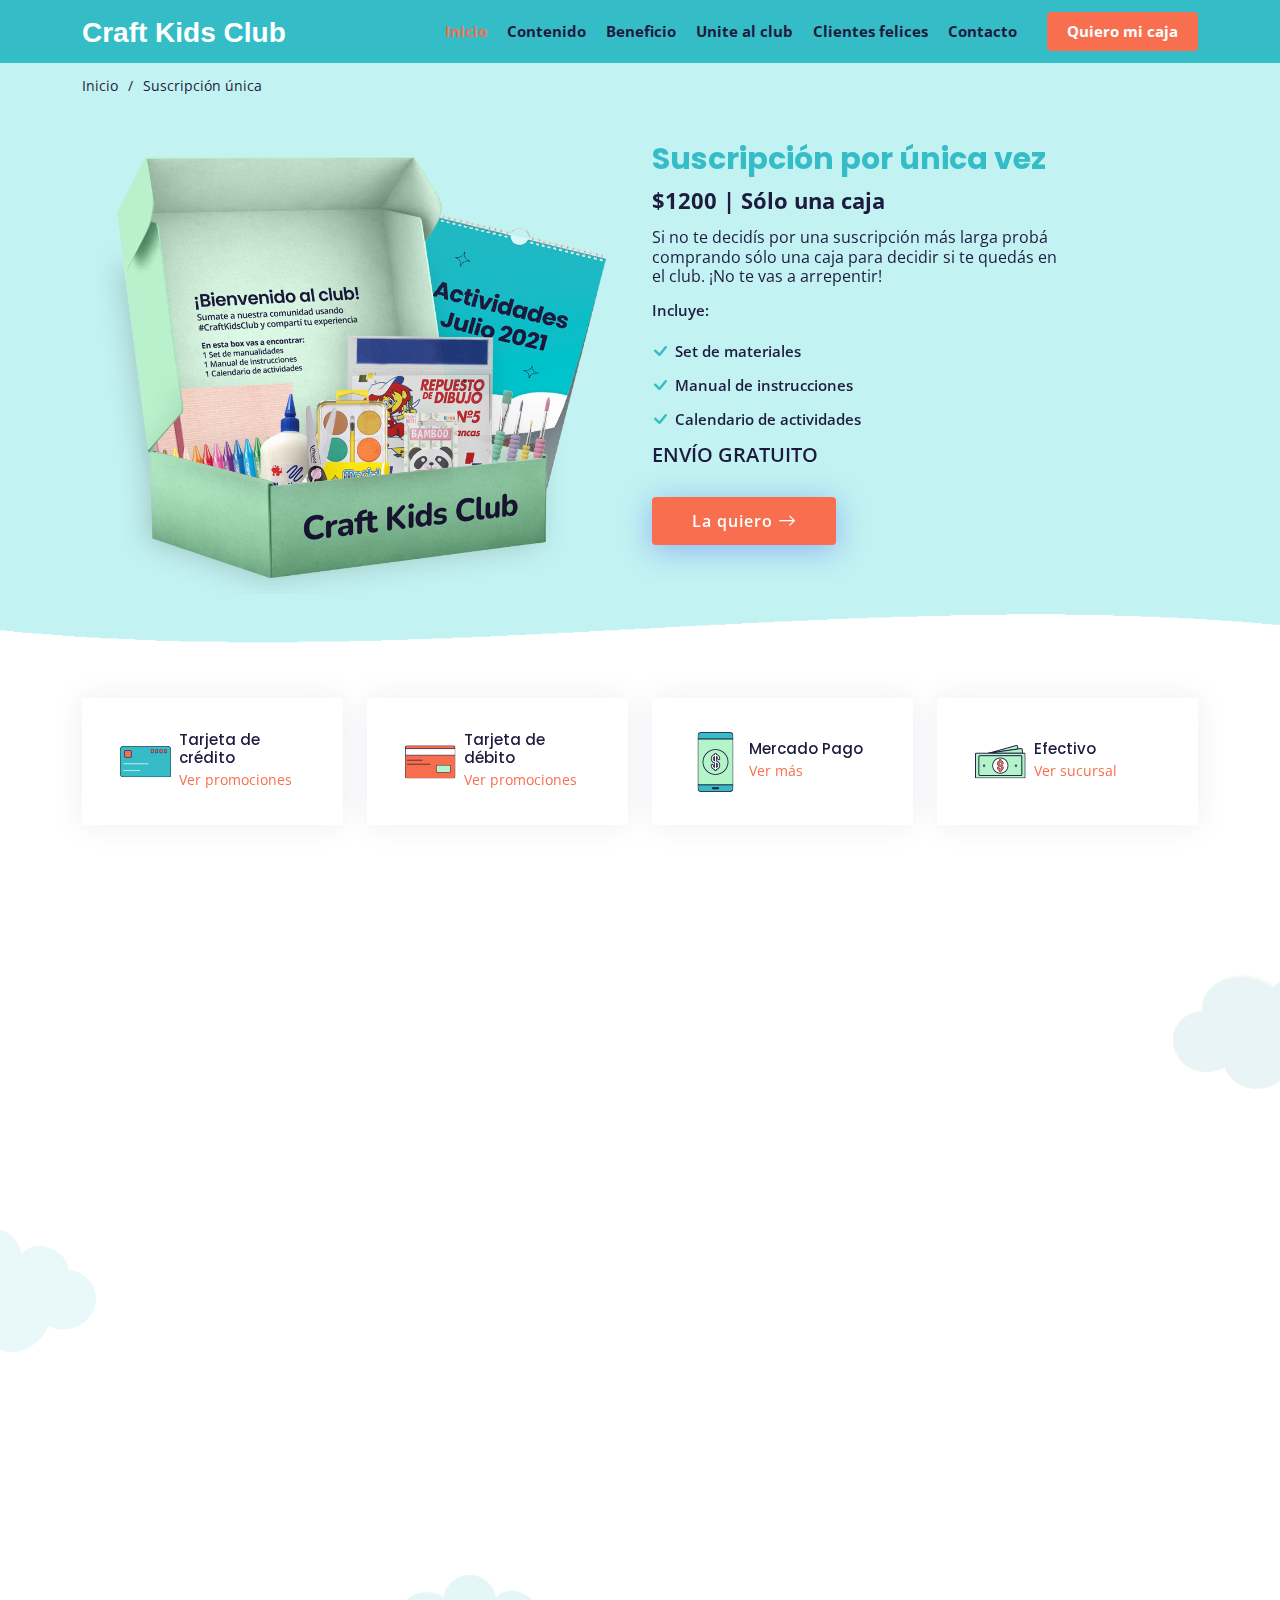
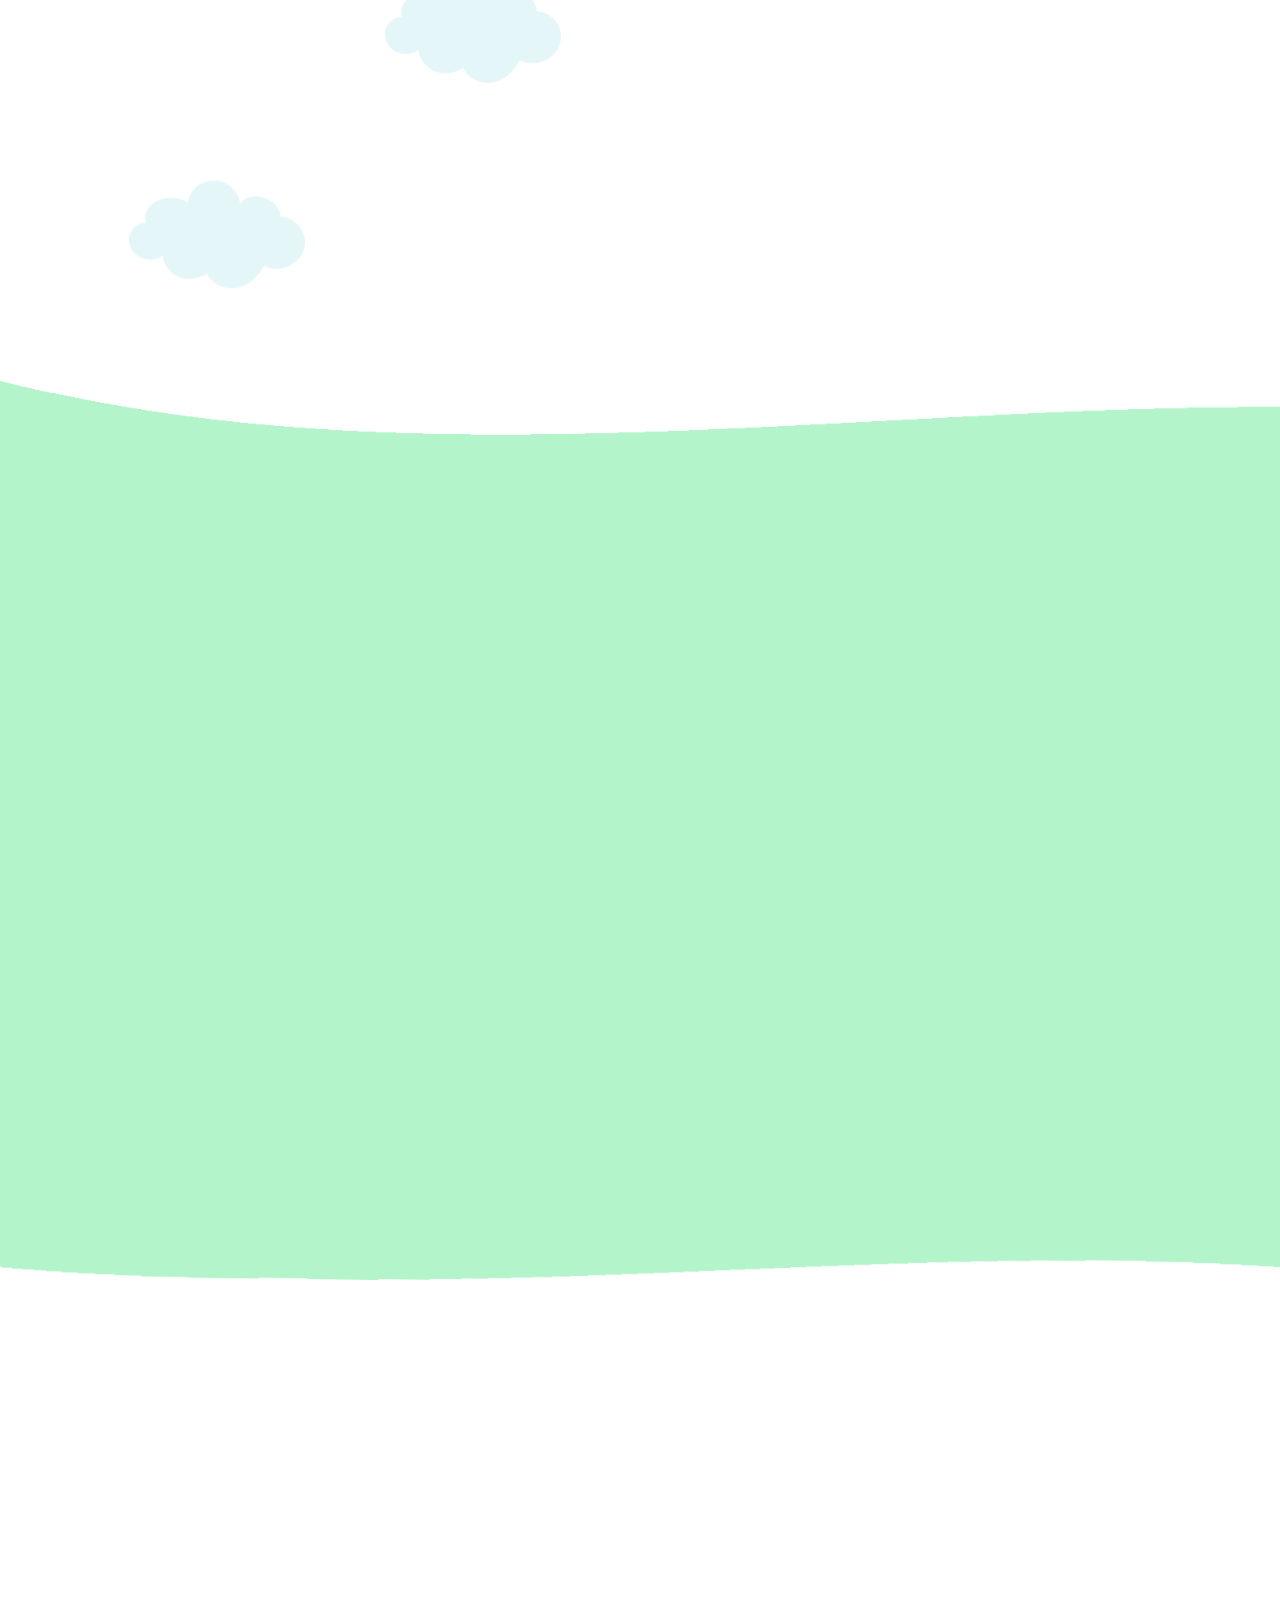
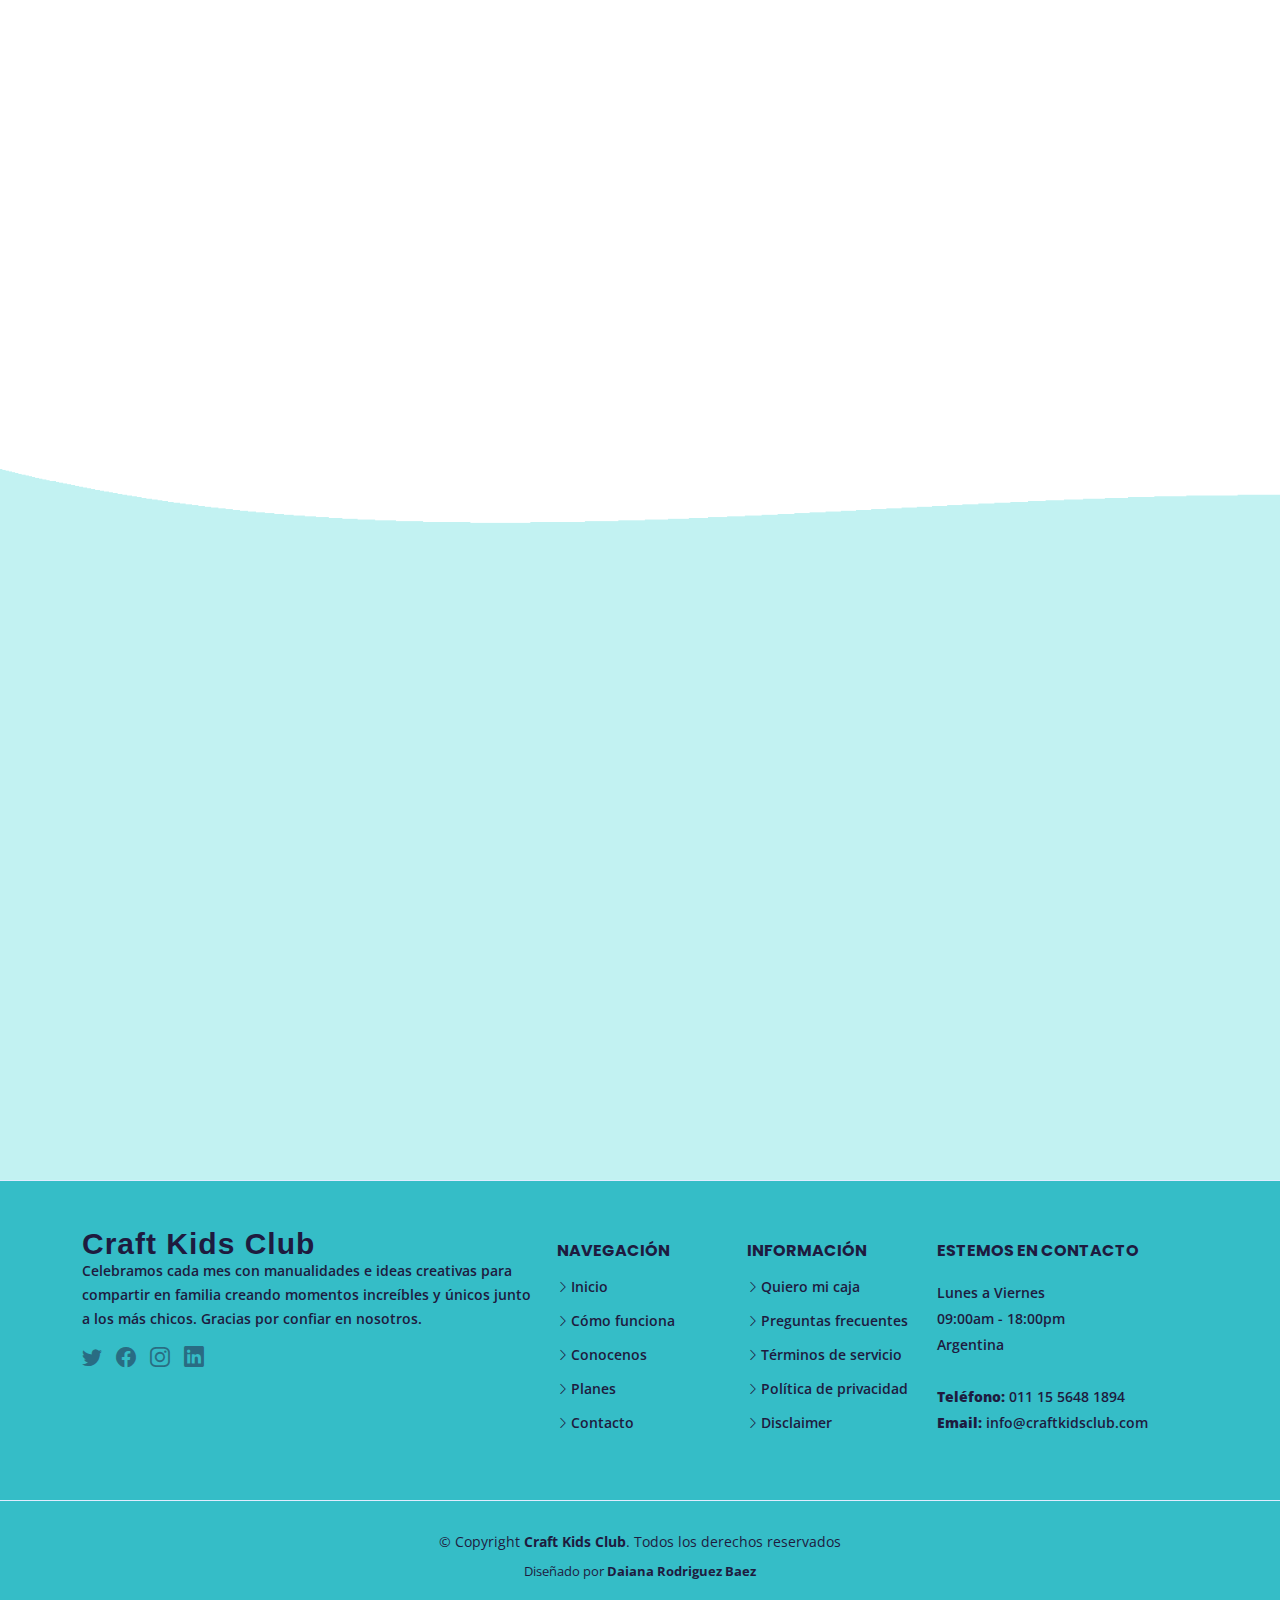
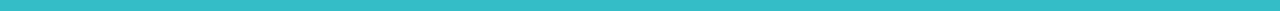
==== commit fa066c74: "correcciones entrega 5/7" ====
--- a/portfolio-details.html
+++ b/portfolio-details.html
@@ -1331,7 +1331,7 @@
         <!-- You can delete the links only if you purchased the pro version. -->
         <!-- Licensing information: https://bootstrapmade.com/license/ -->
         <!-- Purchase the pro version with working PHP/AJAX contact form: https://bootstrapmade.com/flexstart-bootstrap-startup-template/ -->
-        Diseñado por <a href="https://bootstrapmade.com/">BootstrapMade</a>
+        Diseñado por <a href="#">Daiana Rodriguez Baez</a>
       </div>
     </div>
   </footer><!-- End Footer -->
